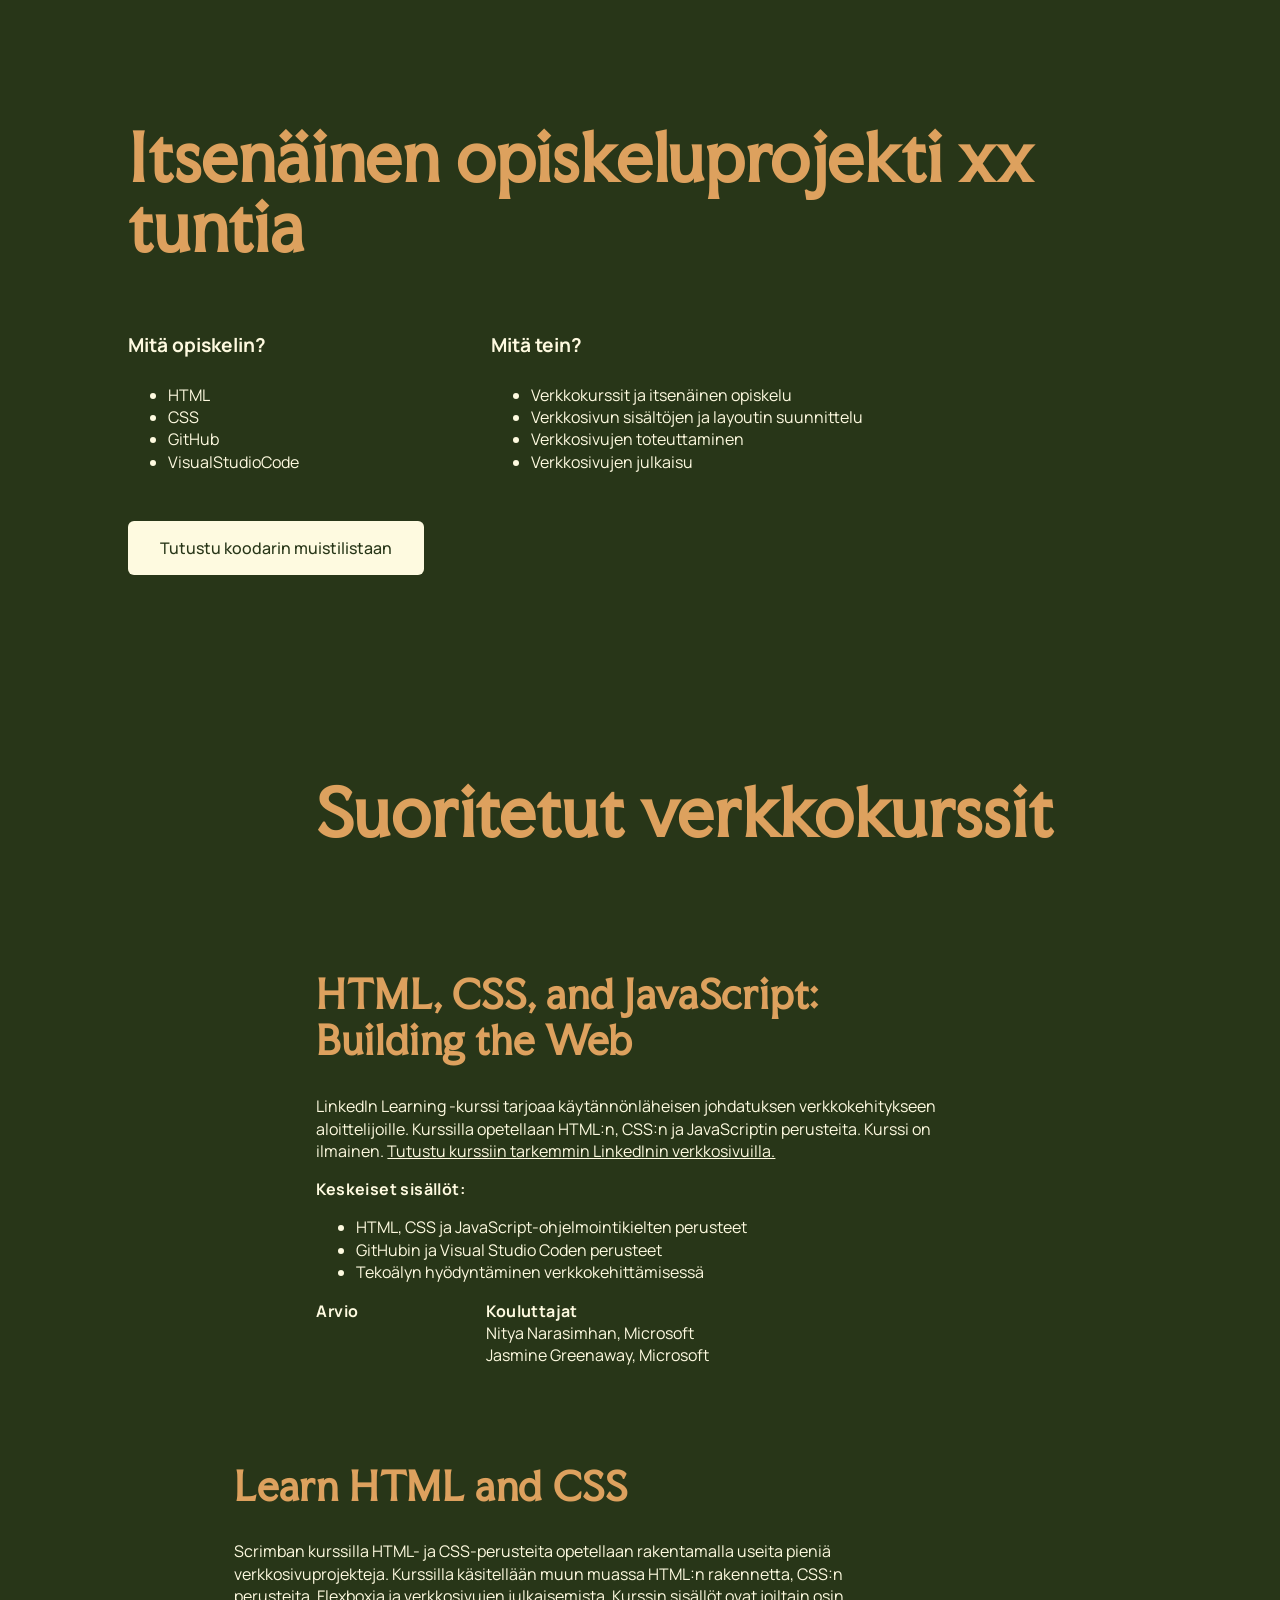
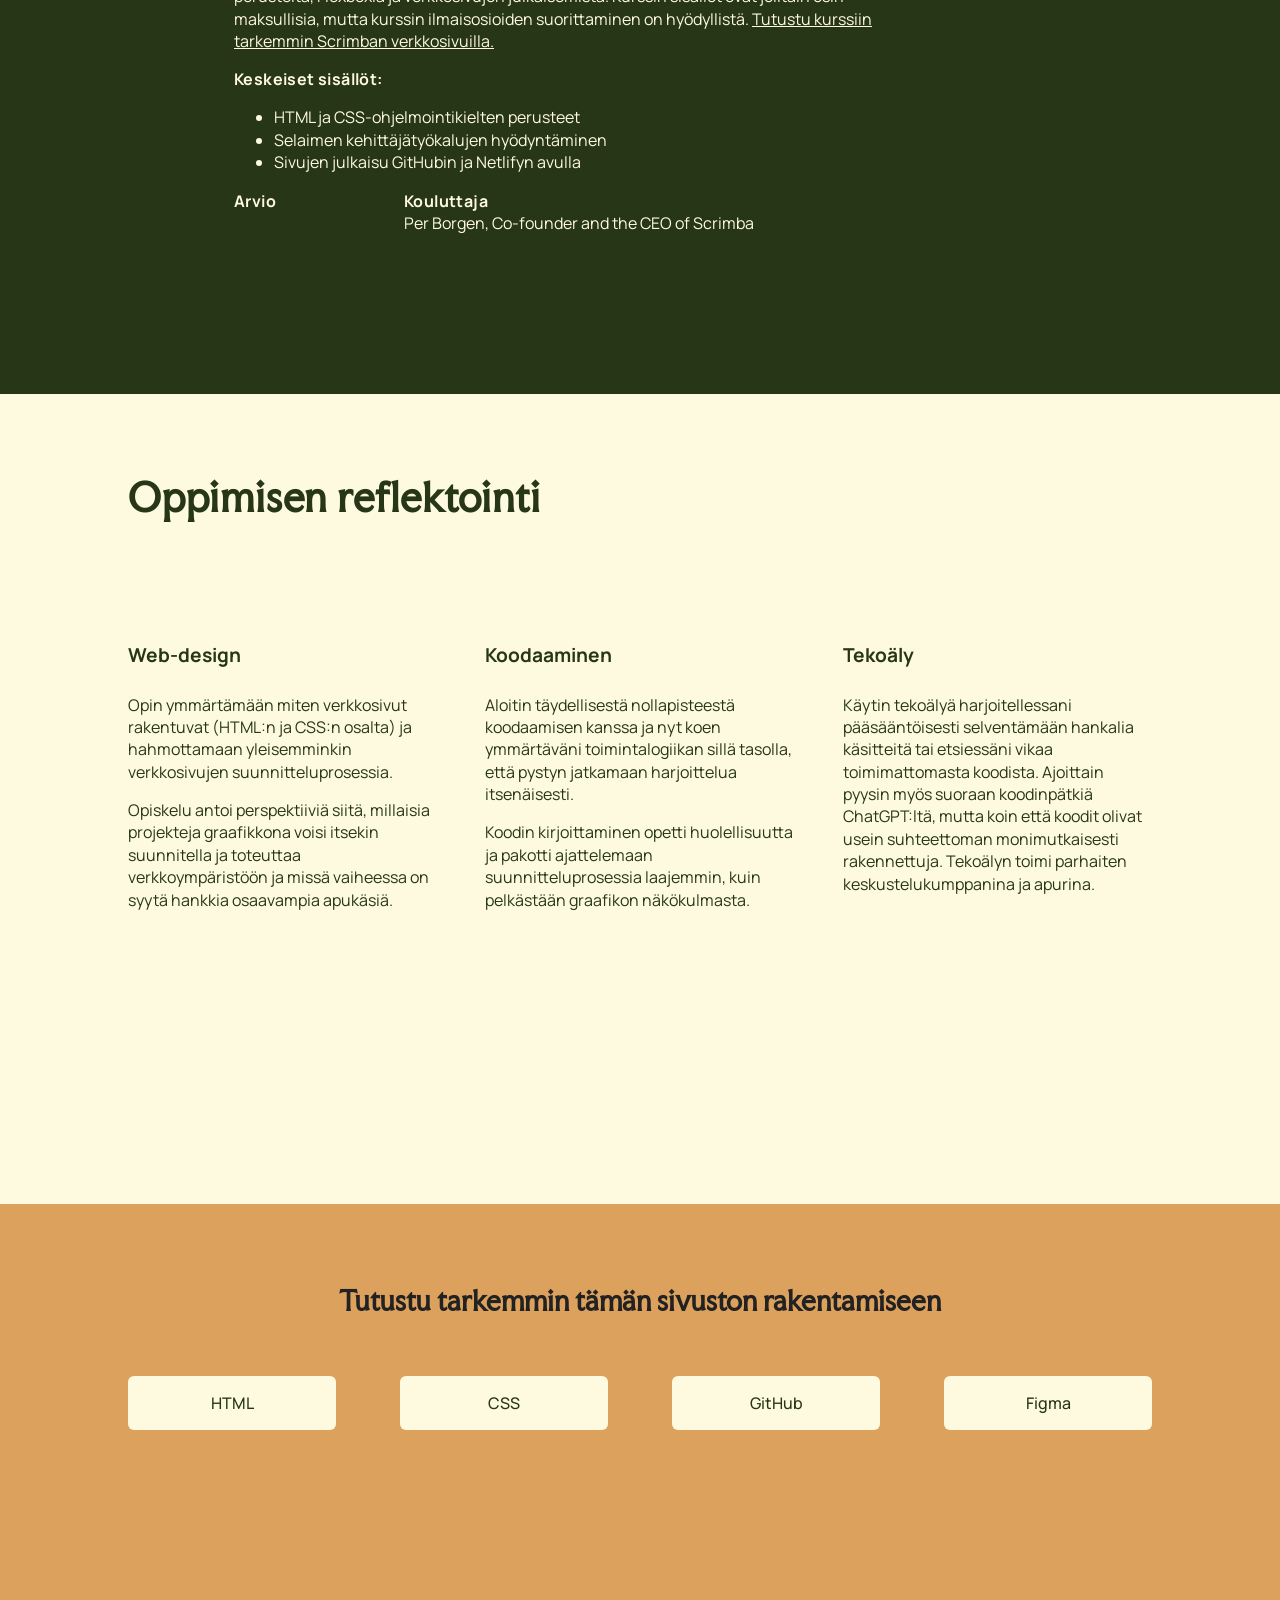
==== index.html @ 1049ec16 "Paranneltu etusivun layouttia" ====
<!DOCTYPE html>
<html lang="fi">

<head>
    <title>HTML & CSS opiskeluprojekti</title>

    <meta charset="UTF-8">
    <meta name="author" content="Matias Tenhu">
    <meta name="description" content="HTML- ja CSS-opiskeluprojekti">
    <meta name="keywords" content="HTML, CSS, opiskeluprojekti">
    <meta name="viewport" content="width=device-width, initial-scale=1.0">

    <link rel="preconnect" href="https://fonts.googleapis.com">
    <link rel="preconnect" href="https://fonts.gstatic.com" crossorigin>
    <link href="https://fonts.googleapis.com/css2?family=Faculty+Glyphic&display=swap" rel="stylesheet">

    <link rel="preconnect" href="https://fonts.googleapis.com">
    <link rel="preconnect" href="https://fonts.gstatic.com" crossorigin>
    <link href="https://fonts.googleapis.com/css2?family=Manrope:wght@200..800&display=swap" rel="stylesheet">
    
    <link rel="stylesheet" href="style.css">
</head>

<body>

    <header id="container-header">
        <H1>Itsenäinen opiskeluprojekti xx tuntia</H1>
        <div class="header-columns">
            <div>
                <h4>Mitä opiskelin?</h4>
                <ul>
                    <li>HTML</li>
                    <li>CSS</li>
                    <li>GitHub</li>
                    <li>VisualStudioCode</li>
                </ul>
            </div>
            <div>
                <h4>Mitä tein?</h4>
                <ul>
                    <li>Verkkokurssit ja itsenäinen opiskelu</li>
                    <li>Verkkosivun sisältöjen ja layoutin suunnittelu</li>
                    <li>Verkkosivujen toteuttaminen</li>
                    <li>Verkkosivujen julkaisu</li>
                </ul>
            </div>
        </div>
        <a href="subpage.html">Tutustu koodarin muistilistaan</a>
    </header>

    <main id="container-main">
        <h1>Suoritetut verkkokurssit</h1>

        <section class="margin-course1 section-course">
            <h2>HTML, CSS, and JavaScript: <br>Building the Web</h2>
            <p>LinkedIn Learning -kurssi tarjoaa käytännönläheisen johdatuksen verkkokehitykseen aloittelijoille.
                Kurssilla
                opetellaan HTML:n, CSS:n ja JavaScriptin perusteita. Kurssi on ilmainen. <span><a
                        href="https://www.linkedin.com/learning/html-css-and-javascript-building-the-web"
                        target="_blank">Tutustu kurssiin tarkemmin LinkedInin verkkosivuilla.</a></span></p>
            <strong>Keskeiset sisällöt:</strong>
            <ul>
                <li>HTML, CSS ja JavaScript-ohjelmointikielten perusteet</li>
                <li>GitHubin ja Visual Studio Coden perusteet</li>
                <li>Tekoälyn hyödyntäminen verkkokehittämisessä</li>
            </ul>
            <div class="two-columns">
                <div>
                    <strong>Arvio</strong>
                </div>
                <div>
                    <p><strong>Kouluttajat</strong><br>
                        Nitya Narasimhan, Microsoft<br>
                        Jasmine Greenaway, Microsoft</p>
                </div>
            </div>
        </section>

        <section class="margin-course2 section-course">
            <h2>Learn HTML and CSS</h2>
            <p>Scrimban kurssilla HTML- ja CSS-perusteita opetellaan rakentamalla useita pieniä verkkosivuprojekteja.
                Kurssilla käsitellään muun muassa HTML:n rakennetta, CSS:n perusteita, Flexboxia ja verkkosivujen
                julkaisemista. Kurssin sisällöt ovat joiltain osin maksullisia, mutta kurssin ilmaisosioiden
                suorittaminen on hyödyllistä. <span><a href="https://scrimba.com/learn-html-and-css-c0p"
                        target="_blank">Tutustu kurssiin tarkemmin Scrimban verkkosivuilla.</a></span></p>
            <strong>Keskeiset sisällöt:</strong>
            <ul>
                <li>HTML ja CSS-ohjelmointikielten perusteet</li>
                <li>Selaimen kehittäjätyökalujen hyödyntäminen</li>
                <li>Sivujen julkaisu GitHubin ja Netlifyn avulla</li>
            </ul>
            <div class="two-columns">
                <div>
                    <strong>Arvio</strong>
                </div>
                <div>
                    <p><strong>Kouluttaja</strong><br>
                    Per Borgen, Co-founder and the CEO of Scrimba</p>
                </div>
            </div>
        </section>
    </main>

    <section class="section-reflection">
        <h2>Oppimisen reflektointi</h2>
        <div class="three-columns">
            <div>
                <h4>Web-design</h4>
                <p>Opin ymmärtämään miten verkkosivut rakentuvat (HTML:n ja CSS:n osalta) ja hahmottamaan yleisemminkin
                    verkkosivujen suunnitteluprosessia.</p>
                <p>Opiskelu antoi perspektiiviä siitä, millaisia projekteja graafikkona voisi itsekin suunnitella ja
                    toteuttaa verkkoympäristöön ja missä vaiheessa on syytä hankkia osaavampia apukäsiä.</p>
            </div>
            <div>
                <h4>Koodaaminen</h4>
                <p>Aloitin täydellisestä nollapisteestä koodaamisen kanssa ja nyt koen ymmärtäväni toimintalogiikan
                    sillä tasolla, että pystyn jatkamaan harjoittelua itsenäisesti. </p>
                <p>Koodin kirjoittaminen opetti huolellisuutta ja pakotti ajattelemaan suunnitteluprosessia laajemmin,
                    kuin pelkästään graafikon näkökulmasta.</p>
            </div>
            <div>
                <h4>Tekoäly</h4>
                <p>Käytin tekoälyä harjoitellessani pääsääntöisesti selventämään hankalia käsitteitä tai etsiessäni
                    vikaa toimimattomasta koodista. Ajoittain pyysin myös suoraan koodinpätkiä ChatGPT:ltä, mutta koin
                    että koodit olivat usein suhteettoman monimutkaisesti rakennettuja. Tekoälyn toimi parhaiten
                    keskustelukumppanina ja apurina.</p>
            </div>
        </div>
    </section>

    <footer class="footer">
        <h3>Tutustu tarkemmin tämän sivuston rakentamiseen</h3>
        <div class="container-buttons">
           <a href="...">HTML</a>
           <a href="...">CSS</a>
           <a href="...">GitHub</a>
           <a href="...">Figma</a>
        </div>
    </footer>

</body>

</html>
---- style.css ----
/* #region body */
* {
  box-sizing: border-box;
}

html {
  scroll-behavior: smooth;
}

body {
  margin: 0;
}

p, li {
  font-family: "Manrope", sans-serif;
  font-size: 1rem;
  line-height: 1.4;
  max-width: 65ch;

}

h1 {
  font-family: "Faculty Glyphic", sans-serif;
  font-size: clamp(2.5rem, 5vw, 4rem);
  letter-spacing: 0.8px;
  line-height: 1.1;
}

h2 {
  font-family: "Faculty Glyphic", sans-serif;
  font-size: clamp(1.75rem, 3vw, 3rem);
  line-height: 1.2;
  letter-spacing: 0.8px;
}

h3 {
 font-family: "Faculty Glyphic", sans-serif;
 font-size: 1.6rem;
}

h4{
 font-family: "Manrope", sans-serif;
 font-size: 1.2rem;
}

strong {
  font-family: "Manrope", sans-serif;
  letter-spacing: 0.4px;
}

/* #endregion */

/* #region header */

#container-header {
  min-height: 60vh;
  padding: 5rem 10%;
  display: flex;
  flex-direction: column;
  background-color: #283618;
}

.header-columns {
  display: flex;
  flex-direction: row;
  gap: 12rem;
}

#container-header h1 {
  color: #DDA15E;
}

#container-header p, h4, li, strong {
  color: #FEFAE0;
}

#container-header a {
  font-family: "Manrope";
  font-weight: 500;
  background-color: #FEFAE0;
  border-radius: 6px;
  padding: 16px 32px;
  width:fit-content;
  justify-content: center;
  align-items: center;
  margin-top: 2rem;
}

#container-header a:link{
color:#283618;
text-decoration: none;
}

#container-header a:visited{
  color:#606C38;
  text-decoration: none;
}

#container-header a:hover{
  color:#DDA15E;
  text-decoration: none;
}

#container-header a:active{
  color:#BC6C25;
  text-decoration: none;
}

/* #endregion */

/* #region main */

#container-main {
  min-height: 100vh;
  padding: 5rem 10% 10rem 10%;
  display: flex;
  flex-direction: column;
  background-color: #283618;
}

#container-main h1 {
  margin-left: 18.40%;
  color: #DDA15E;
}

.section-course h2 {
  color: #DDA15E;
}

.section-course p, strong, li, a {
  color: #FEFAE0;
}

.margin-course1 {
  margin-left: 18.40%;
  margin-top: 3rem;
}

.margin-course2 {
  margin-left: 10.35%;
    margin-top: 4rem;
}

.two-columns {
  display: flex;
  flex-direction: row;
  gap: 8rem;
  ;
}

.two-columns p {
  margin: 0;
}

a:link {
  color: #FEFAE0;
  text-decoration: underline;
}

a:visited {
  color: #606C38;
  text-decoration: underline;
}

a:hover {
  color: #DDA15E;
  text-decoration: underline;
}

a:active {
  color: #BC6C25;
  text-decoration: underline;
}
/* #endregion */

/* #region reflection */

.section-reflection {
  min-height: 90vh;
  padding: 5rem 10%;
  color: #283618;
  background-color: #FEFAE0;
}

.three-columns {
  display: grid;
  grid-template-columns: repeat(3, 1fr);
  gap: 3rem;
  margin-top: 6rem;
}

.section-reflection h2 {
  margin-top: 0;
}

.section-reflection h4 {
    color: #283618;
  }

/* #endregion */

/* #region footer */
.footer {
  min-height: 55vh;
  padding: 5rem 10%;
  text-align: center;
  background-color: #DDA15E;

  display: flex;
  flex-direction: column;
  gap: 2rem;
}

.footer h3 {
  margin-top: 0;
  color: #222;
}

.container-buttons {
  display: flex;
  justify-content: center;
  gap: 4rem;
}

.container-buttons a {
  display: flex;
  padding: 16px 32px;
  justify-content: center;
  align-items: center;
  gap: 8px;
  flex: 1 0 0;
  background-color: #FEFAE0;
  font-family: "Manrope";
  font-weight: 500;
  border-radius: 6px;
}

.container-buttons a:link {
  color: #283618;
  text-decoration: none;
}

.container-buttons a:visited {
  color: #283618;
  text-decoration: none;
}

.container-buttons a:hover {
  color: red;
  text-decoration: none;
}

.container-buttons a:active {
  color: #283618;
  text-decoration: none;
}

/* #endregion */
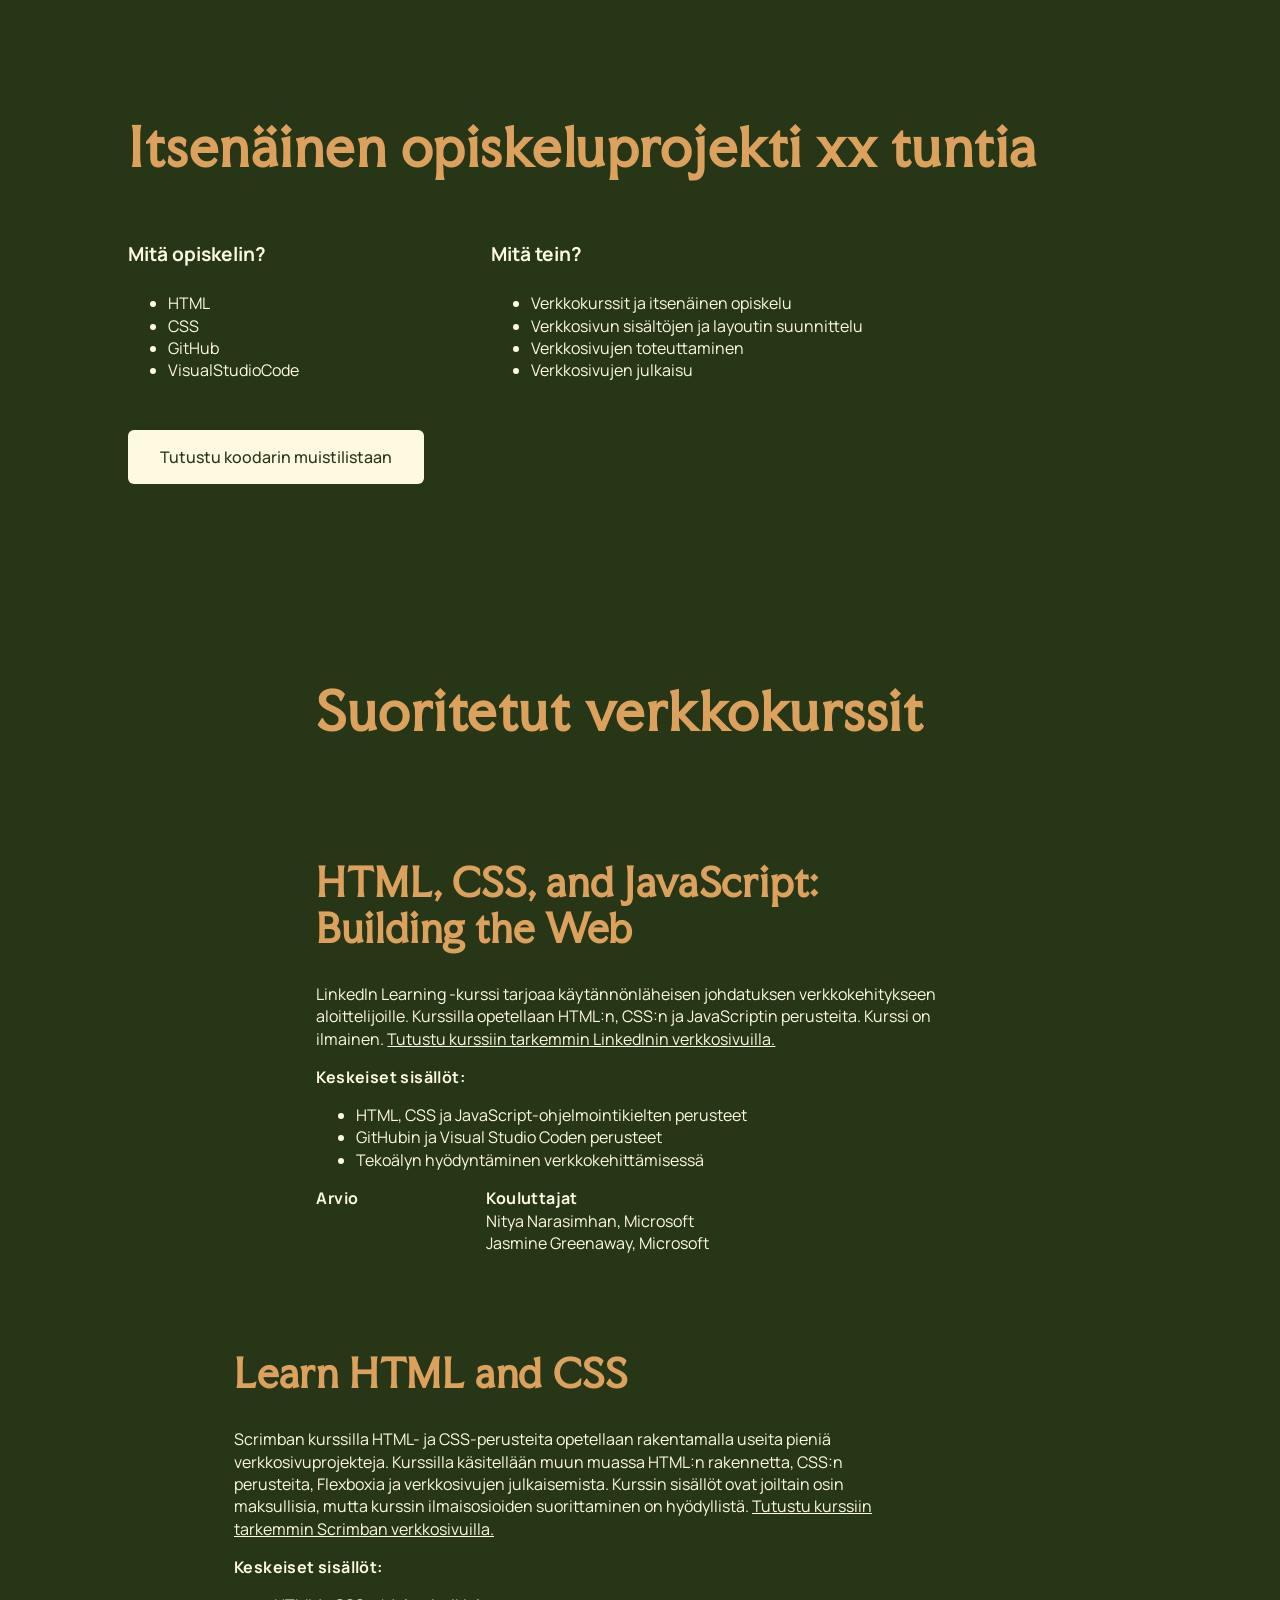
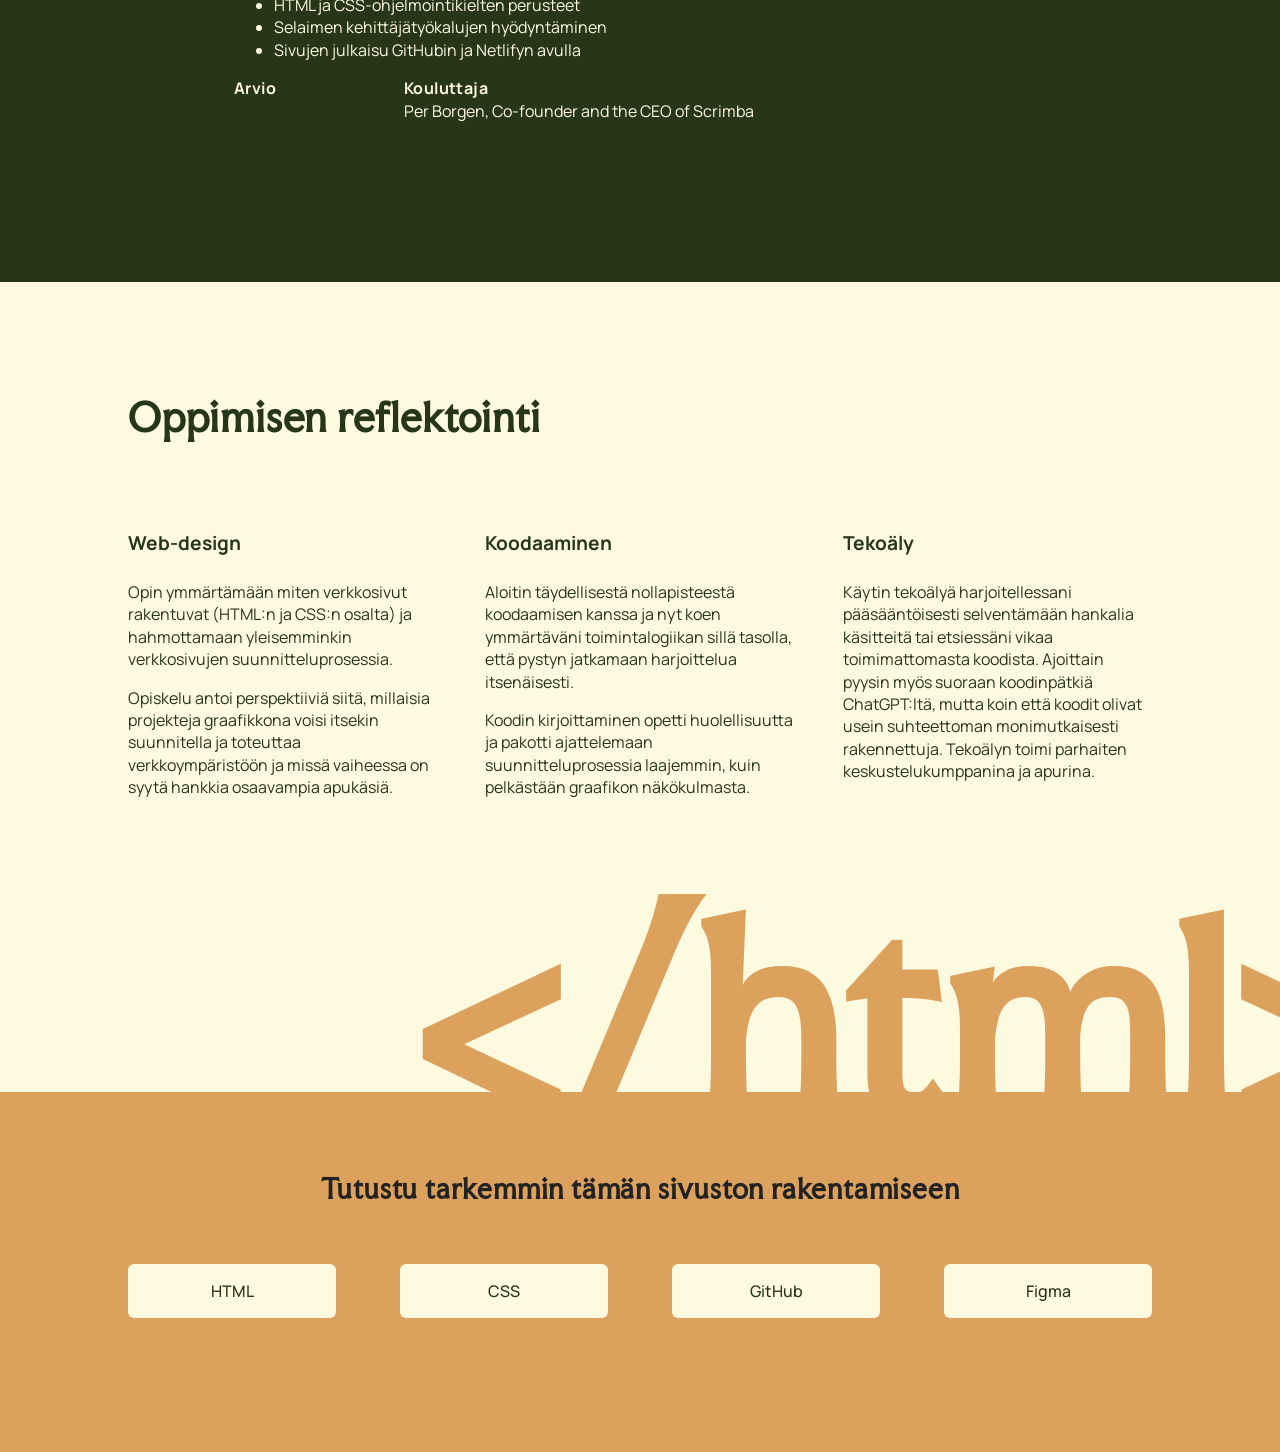
==== commit f8fb8b84: "Jatkettu CSS molempien sivujen osalta" ====
--- a/index.html
+++ b/index.html
@@ -23,7 +23,7 @@
 
 <body>
 
-    <header id="container-header">
+    <header class="container-header">
         <H1>Itsenäinen opiskeluprojekti xx tuntia</H1>
         <div class="header-columns">
             <div>
@@ -48,7 +48,7 @@
         <a href="subpage.html">Tutustu koodarin muistilistaan</a>
     </header>
 
-    <main id="container-main">
+    <main class="container-main">
         <h1>Suoritetut verkkokurssit</h1>
 
         <section class="margin-course1 section-course">
--- a/style.css
+++ b/style.css
@@ -1,3 +1,5 @@
+/* #region MAINPAGE */
+
 /* #region body */
 * {
   box-sizing: border-box;
@@ -21,14 +23,14 @@
 
 h1 {
   font-family: "Faculty Glyphic", sans-serif;
-  font-size: clamp(2.5rem, 5vw, 4rem);
-  letter-spacing: 0.8px;
-  line-height: 1.1;
+  font-size: clamp(2.5rem, 4vw, 3.5rem);
+  letter-spacing: 1.5px;
+  line-height: 1.3;
 }
 
 h2 {
   font-family: "Faculty Glyphic", sans-serif;
-  font-size: clamp(1.75rem, 3vw, 3rem);
+  font-size: clamp(1.75rem, 3vw, 2.5rem);
   line-height: 1.2;
   letter-spacing: 0.8px;
 }
@@ -36,6 +38,7 @@
 h3 {
  font-family: "Faculty Glyphic", sans-serif;
  font-size: 1.6rem;
+  letter-spacing: 0.8px;
 }
 
 h4{
@@ -52,7 +55,7 @@
 
 /* #region header */
 
-#container-header {
+.container-header {
   min-height: 60vh;
   padding: 5rem 10%;
   display: flex;
@@ -66,15 +69,18 @@
   gap: 12rem;
 }
 
-#container-header h1 {
+.container-header h1 {
   color: #DDA15E;
 }
 
-#container-header p, h4, li, strong {
+.container-header p, 
+.container-header h4, 
+.container-header li, 
+.container-header strong {
   color: #FEFAE0;
 }
 
-#container-header a {
+.container-header a {
   font-family: "Manrope";
   font-weight: 500;
   background-color: #FEFAE0;
@@ -86,22 +92,22 @@
   margin-top: 2rem;
 }
 
-#container-header a:link{
+.container-header a:link{
 color:#283618;
 text-decoration: none;
 }
 
-#container-header a:visited{
+.container-header a:visited{
   color:#606C38;
   text-decoration: none;
 }
 
-#container-header a:hover{
+.container-header a:hover{
   color:#DDA15E;
   text-decoration: none;
 }
 
-#container-header a:active{
+.container-header a:active{
   color:#BC6C25;
   text-decoration: none;
 }
@@ -110,15 +116,14 @@
 
 /* #region main */
 
-#container-main {
-  min-height: 100vh;
-  padding: 5rem 10% 10rem 10%;
+.container-main {
+  padding: 5rem 10% 10rem;
   display: flex;
   flex-direction: column;
   background-color: #283618;
 }
 
-#container-main h1 {
+.container-main h1 {
   margin-left: 18.40%;
   color: #DDA15E;
 }
@@ -138,14 +143,13 @@
 
 .margin-course2 {
   margin-left: 10.35%;
-    margin-top: 4rem;
+  margin-top: 4rem;
 }
 
 .two-columns {
   display: flex;
   flex-direction: row;
   gap: 8rem;
-  ;
 }
 
 .two-columns p {
@@ -171,6 +175,8 @@
   color: #BC6C25;
   text-decoration: underline;
 }
+
+
 /* #endregion */
 
 /* #region reflection */
@@ -180,17 +186,46 @@
   padding: 5rem 10%;
   color: #283618;
   background-color: #FEFAE0;
+
+  /* HTML-elementin ankkurointi */
+  position: relative;
+  overflow: hidden;
+}
+
+.section-reflection::before {
+    content: "</html>";
+    position: absolute;
+    
+    /* sijainti */
+    right: -6rem;
+    bottom: -6rem;
+
+    /* koko */
+    font-size: clamp(8rem, 20vw, 20rem);
+    font-weight: 700;
+    
+    /* ulkoasu */
+    color:#DDA15E;
+    font-family: "Faculty Glyphic";
+    
+    /* ei vaikuta sisältöön */
+    pointer-events: none;
+    user-select: none;
+    
+    /* estää koristeen vaikuttamasta layoutiin */
+    z-index: 0;
+}
+
+.section-reflection > * {
+    position: relative;
+    z-index: 1;
 }
 
 .three-columns {
   display: grid;
   grid-template-columns: repeat(3, 1fr);
   gap: 3rem;
-  margin-top: 6rem;
-}
-
-.section-reflection h2 {
-  margin-top: 0;
+  margin-top: 4rem;
 }
 
 .section-reflection h4 {
@@ -200,8 +235,9 @@
 /* #endregion */
 
 /* #region footer */
+
 .footer {
-  min-height: 55vh;
+  min-height: 40vh;
   padding: 5rem 10%;
   text-align: center;
   background-color: #DDA15E;
@@ -255,4 +291,191 @@
   text-decoration: none;
 }
 
+/* #endregion */
+
+/* #endregion */
+
+
+/* #region SUBPAGE */
+
+/* #region body */
+
+.body-subpage {
+background-color: #283618;
+}
+
+.body-subpage h1, 
+.body-subpage h2, 
+.body-subpage h3 {
+  color:#DDA15E
+}
+
+.body-subpage h4 {
+  color:#FEFAE0;
+}
+
+.body-subpage p {
+  color: #FEFAE0;
+}
+
+.body-subpage th {
+ font-family: "Manrope";
+  font-weight: 600;
+  color:#FEFAE0;
+}
+
+.body-subpage td {
+  font-family: "Manrope";
+  font-weight: 300;
+  color:#222;
+}
+
+
+/* #endregion */
+
+/* #region header */
+
+.header-subpage {
+  display: flex;
+  flex-direction: column;
+  min-height: 20vh;
+  padding: 3rem 10%;
+}
+
+
+.header-subpage a {
+  font-family: "Manrope";
+  font-weight: 500;
+  background-color: #FEFAE0;
+  border-radius: 6px;
+  padding: 16px 32px;
+  width:fit-content;
+  justify-content: center;
+  align-items: center;
+  margin-top: 2rem;
+}
+
+.header-subpage a:link{
+color:#283618;
+text-decoration: none;
+}
+
+.header-subpage a:visited{
+  color:#606C38;
+  text-decoration: none;
+}
+
+.header-subpage a:hover{
+  color:#DDA15E;
+  text-decoration: none;
+}
+
+.header-subpage a:active{
+  color:#BC6C25;
+  text-decoration: none;
+}
+
+/* #endregion */
+
+/* #region useful links */
+
+.links-subpage{
+  display: flex;
+  flex-direction: column;
+  gap: 2rem;
+  min-height: 20vh;
+  padding: 3rem 10%;
+}
+
+.container-links-subpage{
+  display: flex;
+  flex-direction: row;
+  gap: 4rem;
+}
+
+.card {
+  display: flex;
+  flex-direction: column;
+  text-align: center;
+  padding: 32px;
+  justify-content: center;
+  align-items: center;
+  gap: 8px;
+  flex: 1;
+  background-color: #FEFAE0;
+  font-family: "Manrope";
+  font-weight: 500;
+  border-radius: 6px;
+}
+
+.card a {
+  font-size: larger;
+}
+
+.card p {
+  color:#222222;
+}
+
+/* #endregion */
+
+/* #region main */
+
+.main-subpage {
+  margin-bottom:5vw;
+}
+
+.container-table-section {
+  display: flex;
+  flex-direction: column;
+  gap: 4rem;
+  min-height: 20vh;
+  padding: 3rem 10%;
+}
+
+.container-table-section h2 {
+  margin-bottom: 0rem;
+}
+
+.container-table-plus-aside{
+  display: flex;
+  flex-direction: row;
+  gap: 4rem;
+}
+
+aside{
+  max-width: 40ch;
+  flex: 1
+}
+
+table{
+  border-collapse: collapse;
+  background-color: #FEFAE0;
+  width: 100%;
+  flex: 2
+
+}
+th, td{
+  border: 1px solid #222222;
+  padding: 0.75rem;
+}
+
+th{
+   background-color: #606C38;
+}
+
+tr{
+  background-color: #FEFAE0;
+}
+
+.visually-hidden {
+  position: absolute;
+  width: 1px;
+  height: 1px;
+  overflow: hidden;
+  clip-path: inset(50%);
+  white-space: nowrap;
+}
+
+/* #endregion */
+
 /* #endregion */
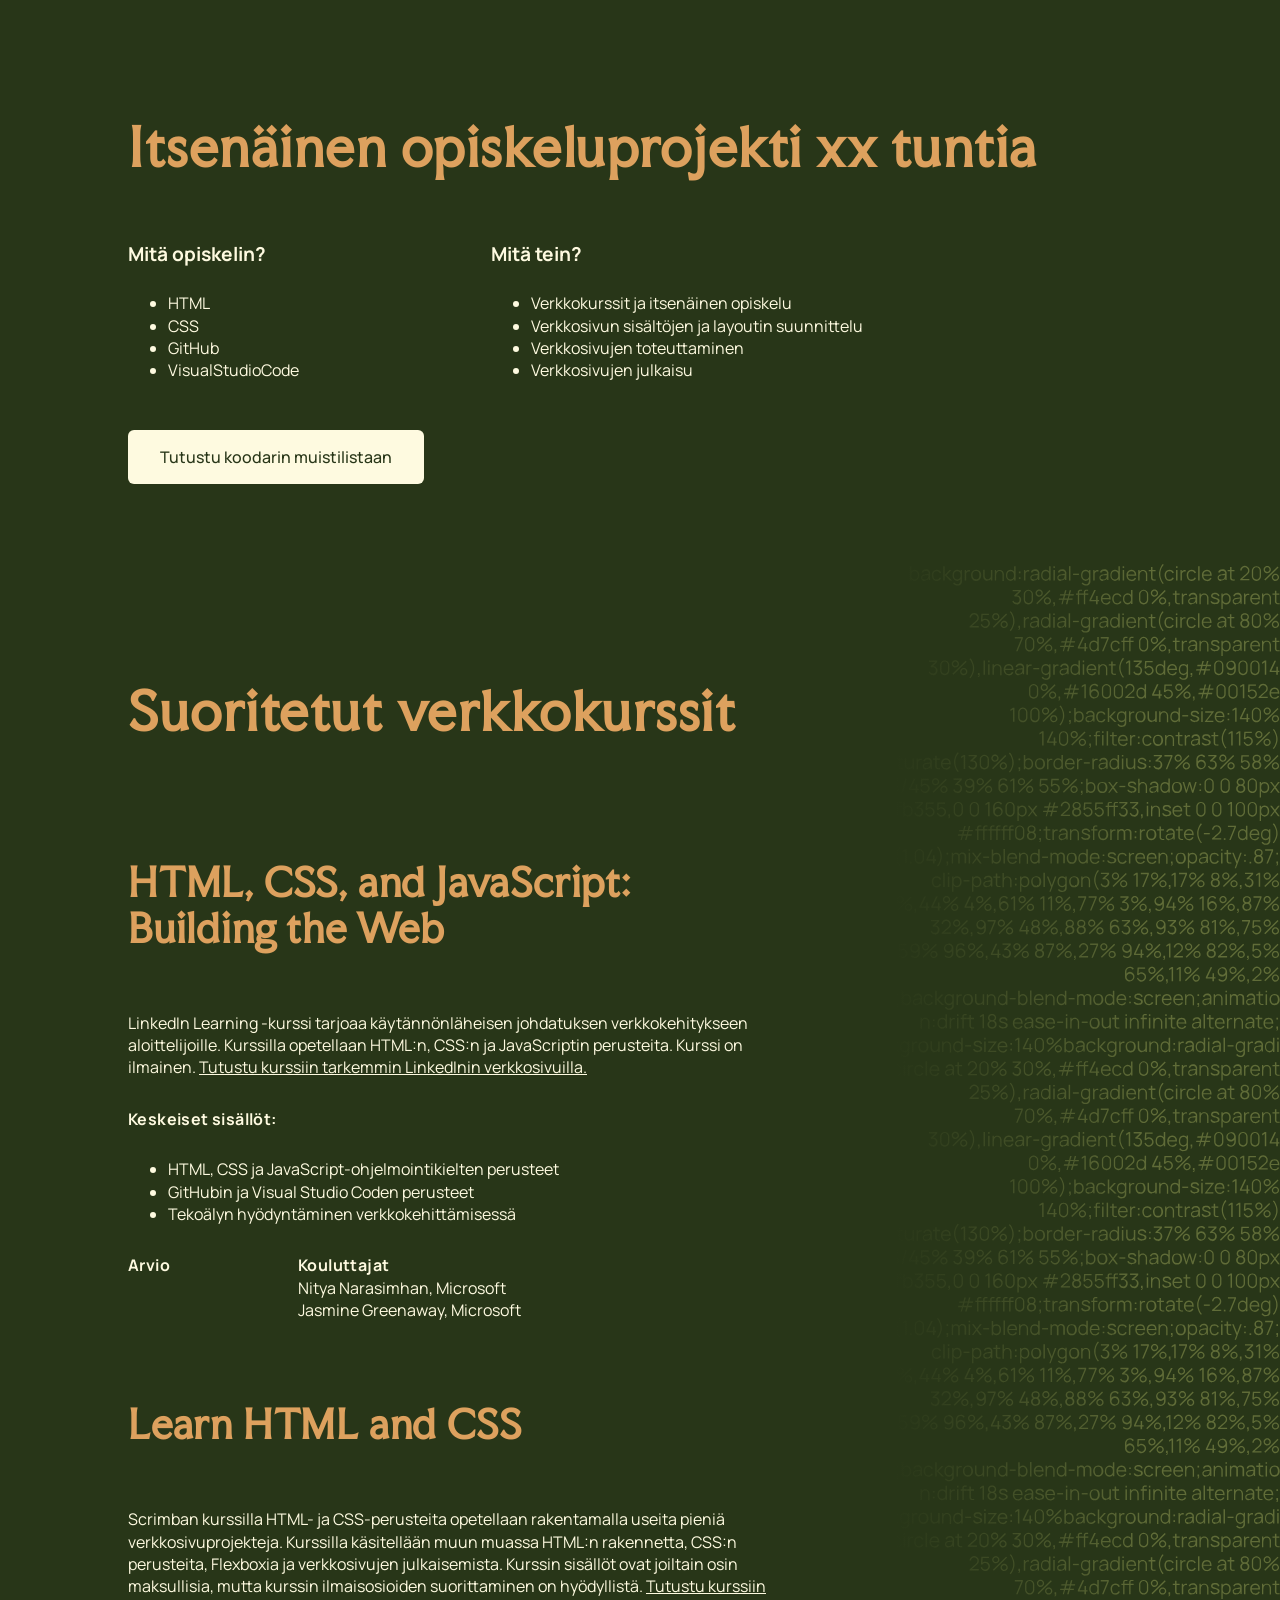
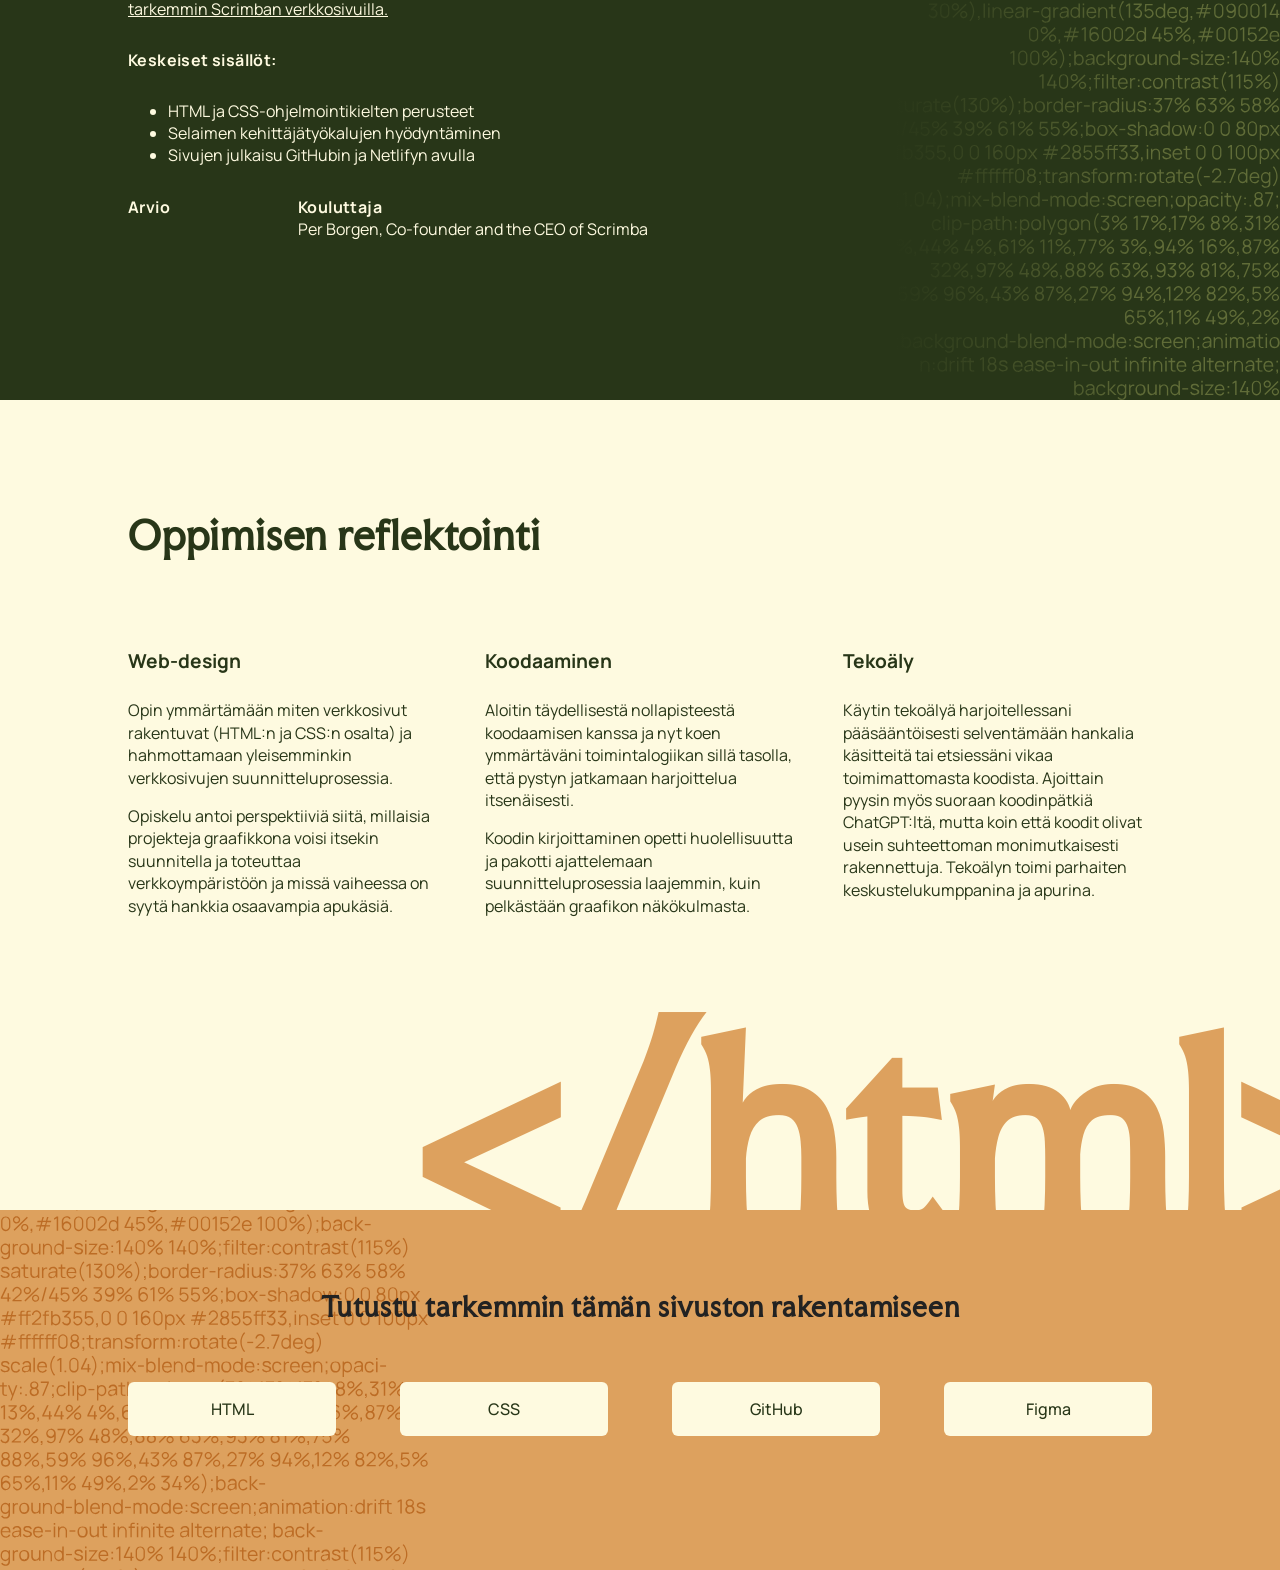
==== commit 27b7e0f8: "Lisätty koristeluita" ====
--- a/index.html
+++ b/index.html
@@ -17,7 +17,7 @@
     <link rel="preconnect" href="https://fonts.googleapis.com">
     <link rel="preconnect" href="https://fonts.gstatic.com" crossorigin>
     <link href="https://fonts.googleapis.com/css2?family=Manrope:wght@200..800&display=swap" rel="stylesheet">
-    
+
     <link rel="stylesheet" href="style.css">
 </head>
 
@@ -49,11 +49,13 @@
     </header>
 
     <main class="container-main">
+        <div class="code-fade"></div>
         <h1>Suoritetut verkkokurssit</h1>
 
-        <section class="margin-course1 section-course">
+        <section class="course-card">
             <h2>HTML, CSS, and JavaScript: <br>Building the Web</h2>
-            <p>LinkedIn Learning -kurssi tarjoaa käytännönläheisen johdatuksen verkkokehitykseen aloittelijoille.
+            <p>LinkedIn Learning -kurssi tarjoaa käytännönläheisen johdatuksen verkkokehitykseen
+                aloittelijoille.
                 Kurssilla
                 opetellaan HTML:n, CSS:n ja JavaScriptin perusteita. Kurssi on ilmainen. <span><a
                         href="https://www.linkedin.com/learning/html-css-and-javascript-building-the-web"
@@ -76,10 +78,12 @@
             </div>
         </section>
 
-        <section class="margin-course2 section-course">
+        <section class="course-card">
             <h2>Learn HTML and CSS</h2>
-            <p>Scrimban kurssilla HTML- ja CSS-perusteita opetellaan rakentamalla useita pieniä verkkosivuprojekteja.
-                Kurssilla käsitellään muun muassa HTML:n rakennetta, CSS:n perusteita, Flexboxia ja verkkosivujen
+            <p>Scrimban kurssilla HTML- ja CSS-perusteita opetellaan rakentamalla useita pieniä
+                verkkosivuprojekteja.
+                Kurssilla käsitellään muun muassa HTML:n rakennetta, CSS:n perusteita, Flexboxia ja
+                verkkosivujen
                 julkaisemista. Kurssin sisällöt ovat joiltain osin maksullisia, mutta kurssin ilmaisosioiden
                 suorittaminen on hyödyllistä. <span><a href="https://scrimba.com/learn-html-and-css-c0p"
                         target="_blank">Tutustu kurssiin tarkemmin Scrimban verkkosivuilla.</a></span></p>
@@ -95,7 +99,7 @@
                 </div>
                 <div>
                     <p><strong>Kouluttaja</strong><br>
-                    Per Borgen, Co-founder and the CEO of Scrimba</p>
+                        Per Borgen, Co-founder and the CEO of Scrimba</p>
                 </div>
             </div>
         </section>
@@ -131,10 +135,10 @@
     <footer class="footer">
         <h3>Tutustu tarkemmin tämän sivuston rakentamiseen</h3>
         <div class="container-buttons">
-           <a href="...">HTML</a>
-           <a href="...">CSS</a>
-           <a href="...">GitHub</a>
-           <a href="...">Figma</a>
+            <a href="...">HTML</a>
+            <a href="...">CSS</a>
+            <a href="...">GitHub</a>
+            <a href="...">Figma</a>
         </div>
     </footer>
 
--- a/style.css
+++ b/style.css
@@ -13,7 +13,8 @@
   margin: 0;
 }
 
-p, li {
+p,
+li {
   font-family: "Manrope", sans-serif;
   font-size: 1rem;
   line-height: 1.4;
@@ -36,14 +37,14 @@
 }
 
 h3 {
- font-family: "Faculty Glyphic", sans-serif;
- font-size: 1.6rem;
+  font-family: "Faculty Glyphic", sans-serif;
+  font-size: 1.6rem;
   letter-spacing: 0.8px;
 }
 
-h4{
- font-family: "Manrope", sans-serif;
- font-size: 1.2rem;
+h4 {
+  font-family: "Manrope", sans-serif;
+  font-size: 1.2rem;
 }
 
 strong {
@@ -73,9 +74,9 @@
   color: #DDA15E;
 }
 
-.container-header p, 
-.container-header h4, 
-.container-header li, 
+.container-header p,
+.container-header h4,
+.container-header li,
 .container-header strong {
   color: #FEFAE0;
 }
@@ -86,29 +87,29 @@
   background-color: #FEFAE0;
   border-radius: 6px;
   padding: 16px 32px;
-  width:fit-content;
+  width: fit-content;
   justify-content: center;
   align-items: center;
   margin-top: 2rem;
 }
 
-.container-header a:link{
-color:#283618;
-text-decoration: none;
-}
-
-.container-header a:visited{
-  color:#606C38;
-  text-decoration: none;
-}
-
-.container-header a:hover{
-  color:#DDA15E;
-  text-decoration: none;
-}
-
-.container-header a:active{
-  color:#BC6C25;
+.container-header a:link {
+  color: #283618;
+  text-decoration: none;
+}
+
+.container-header a:visited {
+  color: #606C38;
+  text-decoration: none;
+}
+
+.container-header a:hover {
+  color: #DDA15E;
+  text-decoration: none;
+}
+
+.container-header a:active {
+  color: #BC6C25;
   text-decoration: none;
 }
 
@@ -120,30 +121,55 @@
   padding: 5rem 10% 10rem;
   display: flex;
   flex-direction: column;
+  gap: 3rem;
+
   background-color: #283618;
+  position: relative;
+
+  background-image: url("images/code-decoration.svg");
+  background-repeat: no-repeat;
+  background-position: right center;
+  background-size: auto 100%;
+}
+
+.code-fade {
+    position: absolute;
+    inset: 0;
+    background: linear-gradient(
+        to right,
+        #283618 0%,
+        #283618 70%,
+        rgba(40, 54, 24, 0) 90%
+      );
+    pointer-events: none;
+}
+
+.container-main h1,
+.container-main .course-card {
+    position: relative;
+    z-index: 1;
 }
 
 .container-main h1 {
-  margin-left: 18.40%;
-  color: #DDA15E;
-}
-
-.section-course h2 {
-  color: #DDA15E;
-}
-
-.section-course p, strong, li, a {
+  color: #DDA15E;
+}
+
+.course-card {
+  display: flex;
+  flex-direction: column;
+  gap: 0.8rem;
+  max-width: clamp(40ch, 80ch, 180ch);
+}
+
+.course-card h2 {
+  color: #DDA15E;
+}
+
+.course-card p,
+.course-card strong,
+.course-card li,
+.course-card a {
   color: #FEFAE0;
-}
-
-.margin-course1 {
-  margin-left: 18.40%;
-  margin-top: 3rem;
-}
-
-.margin-course2 {
-  margin-left: 10.35%;
-  margin-top: 4rem;
 }
 
 .two-columns {
@@ -193,32 +219,32 @@
 }
 
 .section-reflection::before {
-    content: "</html>";
-    position: absolute;
-    
-    /* sijainti */
-    right: -6rem;
-    bottom: -6rem;
-
-    /* koko */
-    font-size: clamp(8rem, 20vw, 20rem);
-    font-weight: 700;
-    
-    /* ulkoasu */
-    color:#DDA15E;
-    font-family: "Faculty Glyphic";
-    
-    /* ei vaikuta sisältöön */
-    pointer-events: none;
-    user-select: none;
-    
-    /* estää koristeen vaikuttamasta layoutiin */
-    z-index: 0;
-}
-
-.section-reflection > * {
-    position: relative;
-    z-index: 1;
+  content: "</html>";
+  position: absolute;
+
+  /* sijainti */
+  right: -6rem;
+  bottom: -6rem;
+
+  /* koko */
+  font-size: clamp(8rem, 20vw, 20rem);
+  font-weight: 700;
+
+  /* ulkoasu */
+  color: #DDA15E;
+  font-family: "Faculty Glyphic";
+
+  /* ei vaikuta sisältöön */
+  pointer-events: none;
+  user-select: none;
+
+  /* estää koristeen vaikuttamasta layoutiin */
+  z-index: 0;
+}
+
+.section-reflection>* {
+  position: relative;
+  z-index: 1;
 }
 
 .three-columns {
@@ -229,8 +255,8 @@
 }
 
 .section-reflection h4 {
-    color: #283618;
-  }
+  color: #283618;
+}
 
 /* #endregion */
 
@@ -245,6 +271,11 @@
   display: flex;
   flex-direction: column;
   gap: 2rem;
+
+  background-image: url("images/orange-code-decoration.svg");
+  background-repeat: no-repeat;
+  background-position: left center;
+  background-size: auto 150%;
 }
 
 .footer h3 {
@@ -301,33 +332,31 @@
 /* #region body */
 
 .body-subpage {
-background-color: #283618;
-}
-
-.body-subpage h1, 
-.body-subpage h2, 
+  background-color: #283618;
+}
+
+.body-subpage h1,
+.body-subpage h2,
 .body-subpage h3 {
-  color:#DDA15E
-}
-
-.body-subpage h4 {
-  color:#FEFAE0;
-}
-
-.body-subpage p {
+  color: #DDA15E
+}
+
+.body-subpage h4,
+.body-subpage p,
+.body-subpage strong {
   color: #FEFAE0;
 }
 
 .body-subpage th {
- font-family: "Manrope";
+  font-family: "Manrope";
   font-weight: 600;
-  color:#FEFAE0;
+  color: #FEFAE0;
 }
 
 .body-subpage td {
   font-family: "Manrope";
   font-weight: 300;
-  color:#222;
+  color: #222;
 }
 
 
@@ -349,29 +378,29 @@
   background-color: #FEFAE0;
   border-radius: 6px;
   padding: 16px 32px;
-  width:fit-content;
+  width: fit-content;
   justify-content: center;
   align-items: center;
   margin-top: 2rem;
 }
 
-.header-subpage a:link{
-color:#283618;
-text-decoration: none;
-}
-
-.header-subpage a:visited{
-  color:#606C38;
-  text-decoration: none;
-}
-
-.header-subpage a:hover{
-  color:#DDA15E;
-  text-decoration: none;
-}
-
-.header-subpage a:active{
-  color:#BC6C25;
+.header-subpage a:link {
+  color: #283618;
+  text-decoration: none;
+}
+
+.header-subpage a:visited {
+  color: #606C38;
+  text-decoration: none;
+}
+
+.header-subpage a:hover {
+  color: #DDA15E;
+  text-decoration: none;
+}
+
+.header-subpage a:active {
+  color: #BC6C25;
   text-decoration: none;
 }
 
@@ -379,7 +408,7 @@
 
 /* #region useful links */
 
-.links-subpage{
+.links-subpage {
   display: flex;
   flex-direction: column;
   gap: 2rem;
@@ -387,7 +416,7 @@
   padding: 3rem 10%;
 }
 
-.container-links-subpage{
+.container-links-subpage {
   display: flex;
   flex-direction: row;
   gap: 4rem;
@@ -413,7 +442,7 @@
 }
 
 .card p {
-  color:#222222;
+  color: #222222;
 }
 
 /* #endregion */
@@ -421,7 +450,7 @@
 /* #region main */
 
 .main-subpage {
-  margin-bottom:5vw;
+  margin-bottom: 5vw;
 }
 
 .container-table-section {
@@ -436,34 +465,35 @@
   margin-bottom: 0rem;
 }
 
-.container-table-plus-aside{
+.container-table-plus-aside {
   display: flex;
   flex-direction: row;
   gap: 4rem;
 }
 
-aside{
+aside {
   max-width: 40ch;
   flex: 1
 }
 
-table{
+table {
   border-collapse: collapse;
   background-color: #FEFAE0;
   width: 100%;
   flex: 2
-
-}
-th, td{
+}
+
+th,
+td {
   border: 1px solid #222222;
   padding: 0.75rem;
 }
 
-th{
-   background-color: #606C38;
-}
-
-tr{
+th {
+  background-color: #606C38;
+}
+
+tr {
   background-color: #FEFAE0;
 }
 
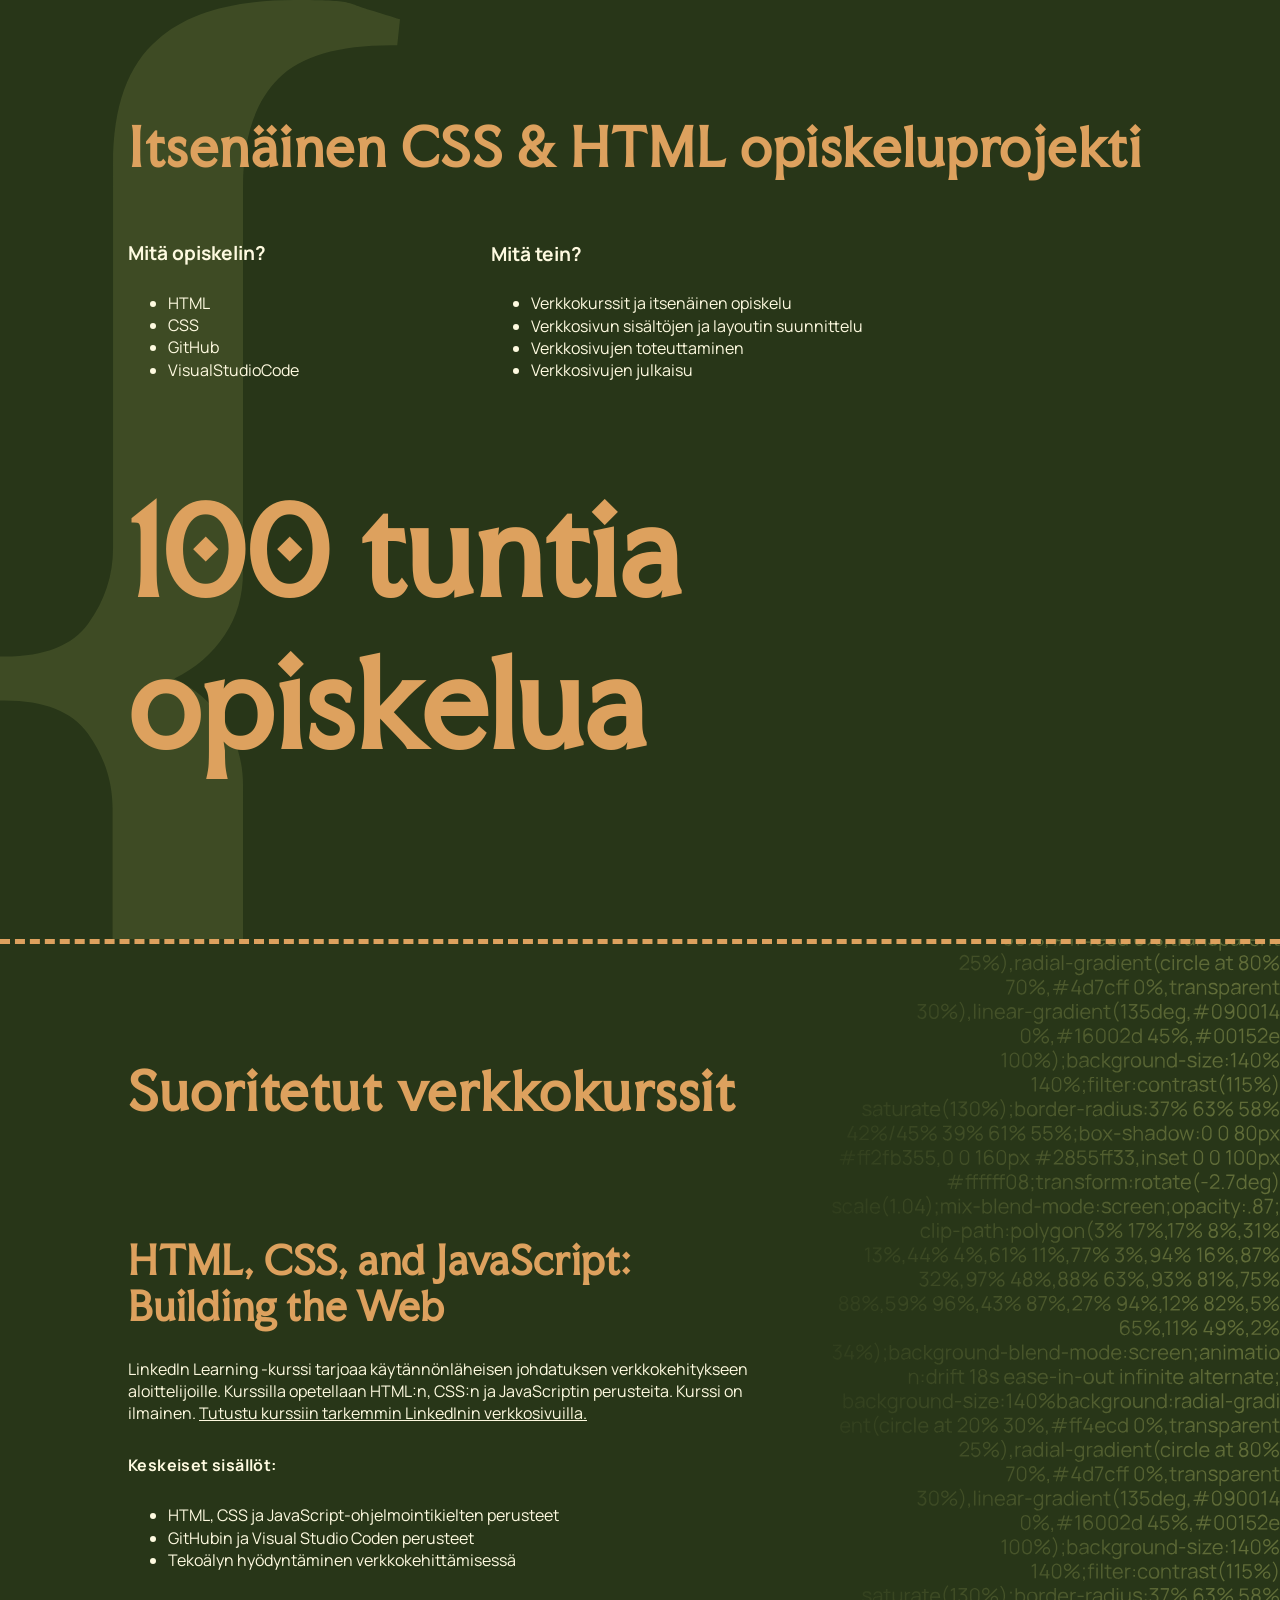
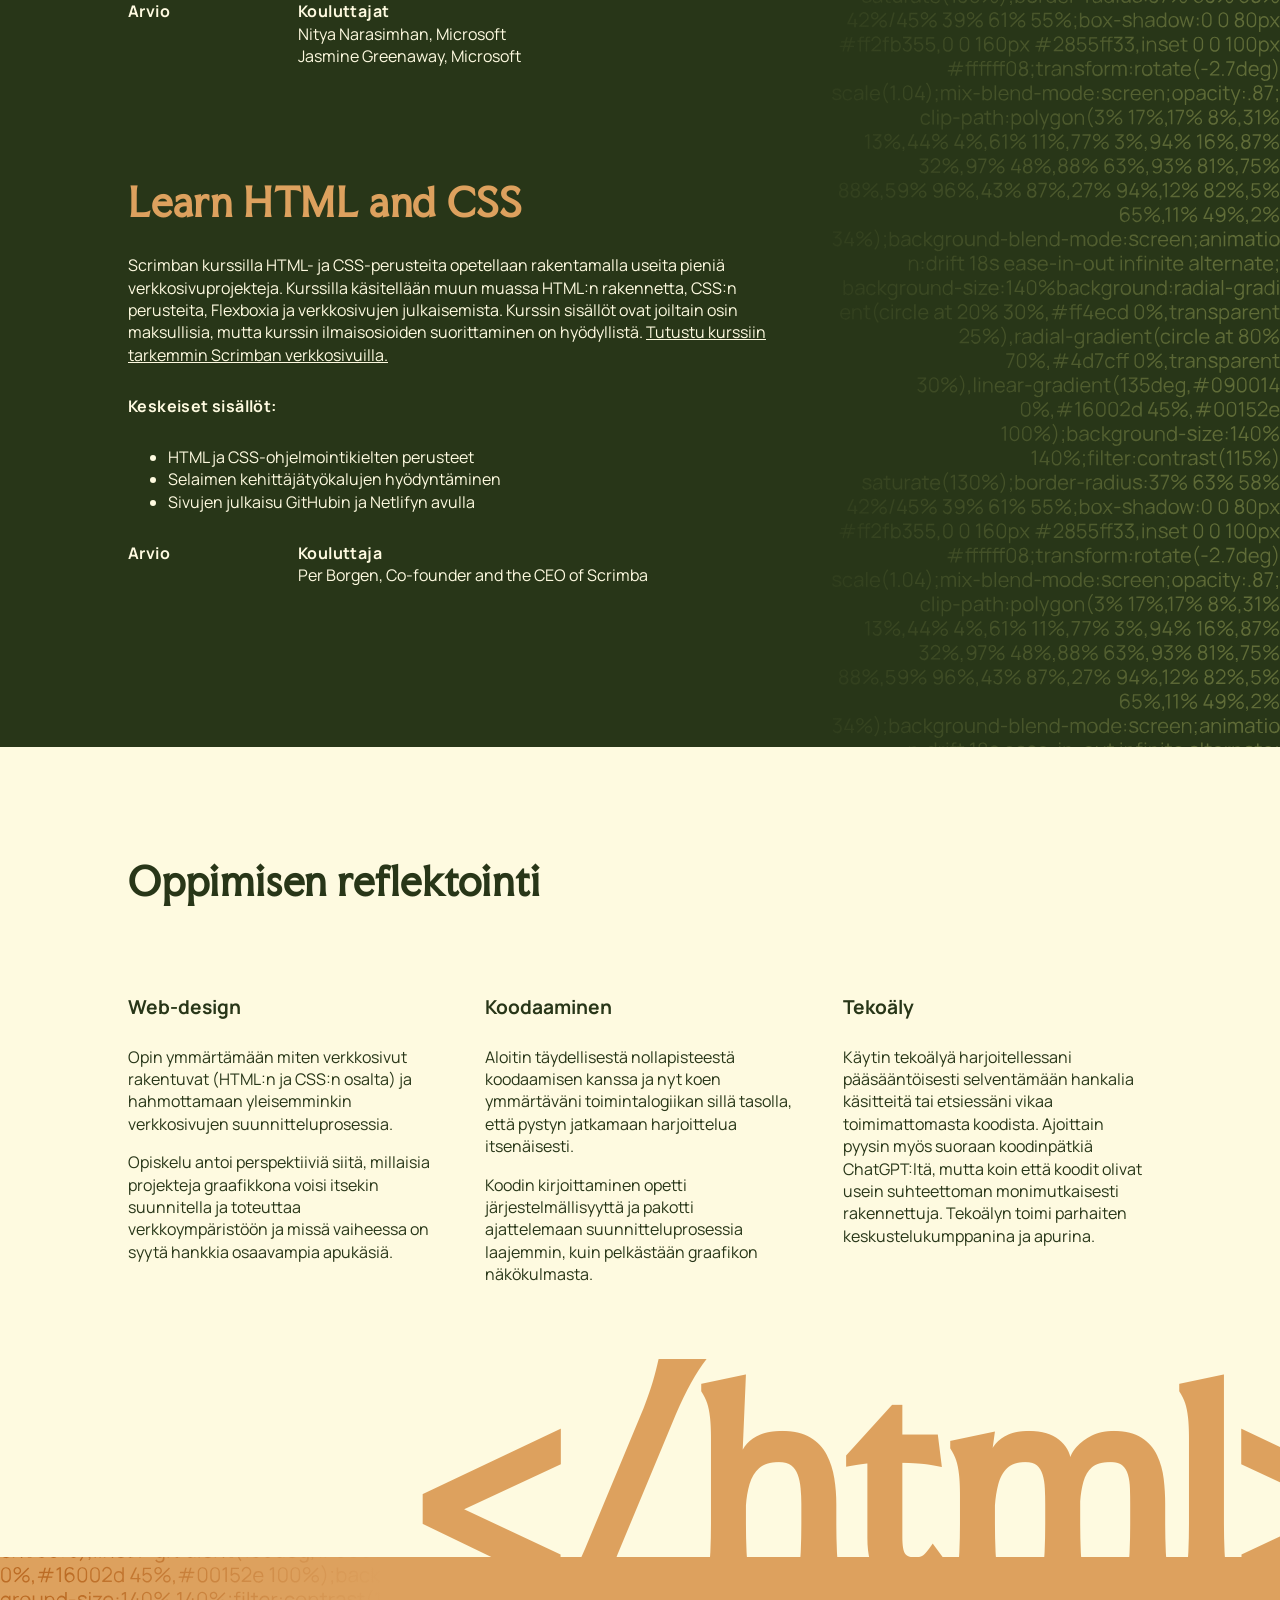
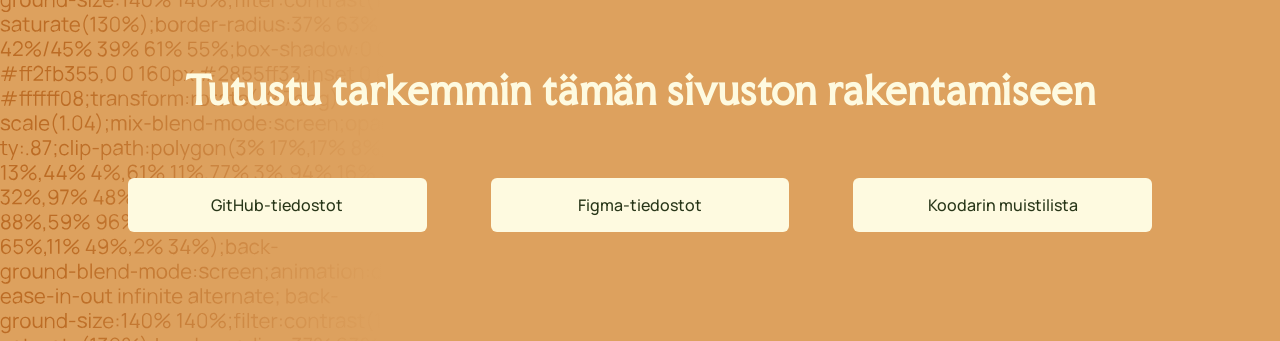
==== commit caedcf30: "Lisätty CSS:ää molemmille sivuille" ====
--- a/index.html
+++ b/index.html
@@ -24,8 +24,8 @@
 <body>
 
     <header class="container-header">
-        <H1>Itsenäinen opiskeluprojekti xx tuntia</H1>
-        <div class="header-columns">
+        <H1 class="animation1">Itsenäinen CSS & HTML opiskeluprojekti</H1>
+        <div class="header-columns animation2">
             <div>
                 <h4>Mitä opiskelin?</h4>
                 <ul>
@@ -45,11 +45,12 @@
                 </ul>
             </div>
         </div>
-        <a href="subpage.html">Tutustu koodarin muistilistaan</a>
+        <h1 class="animation3">100 tuntia opiskelua</h1>
+
     </header>
 
     <main class="container-main">
-        <div class="code-fade"></div>
+        <div class="code-fade-green"></div>
         <h1>Suoritetut verkkokurssit</h1>
 
         <section class="course-card">
@@ -119,7 +120,7 @@
                 <h4>Koodaaminen</h4>
                 <p>Aloitin täydellisestä nollapisteestä koodaamisen kanssa ja nyt koen ymmärtäväni toimintalogiikan
                     sillä tasolla, että pystyn jatkamaan harjoittelua itsenäisesti. </p>
-                <p>Koodin kirjoittaminen opetti huolellisuutta ja pakotti ajattelemaan suunnitteluprosessia laajemmin,
+                <p>Koodin kirjoittaminen opetti järjestelmällisyyttä ja pakotti ajattelemaan suunnitteluprosessia laajemmin,
                     kuin pelkästään graafikon näkökulmasta.</p>
             </div>
             <div>
@@ -133,13 +134,14 @@
     </section>
 
     <footer class="footer">
-        <h3>Tutustu tarkemmin tämän sivuston rakentamiseen</h3>
-        <div class="container-buttons">
-            <a href="...">HTML</a>
-            <a href="...">CSS</a>
-            <a href="...">GitHub</a>
-            <a href="...">Figma</a>
-        </div>
+        <div class="color-fade-orange"></div>
+            <h3>Tutustu tarkemmin tämän sivuston rakentamiseen</h3>
+            <div class="container-buttons">
+                <a href="https://github.com/10who/HTML-CSS-projekti" target="_blank">GitHub-tiedostot</a>
+                <a href="https://www.figma.com/design/C3oNowkwGJYOHt0qzJFTxD/HTML---CSS?node-id=18-444&m=dev&t=kVcvFyzueiNzFqpk-1" target="_blank">Figma-tiedostot</a>
+                <a href="subpage.html">Koodarin muistilista</a>
+
+            </div>
     </footer>
 
 </body>
--- a/style.css
+++ b/style.css
@@ -57,11 +57,16 @@
 /* #region header */
 
 .container-header {
-  min-height: 60vh;
+  min-height: 100vh;
   padding: 5rem 10%;
   display: flex;
   flex-direction: column;
+  justify-content: center;
   background-color: #283618;
+  background-image: url("images/left-brace.svg");
+  background-repeat: no-repeat;
+  background-position: top left;
+  background-size: 400px
 }
 
 .header-columns {
@@ -80,7 +85,7 @@
 .container-header strong {
   color: #FEFAE0;
 }
-
+/* vanha linkki, voi poistaa kun on varma ettei tarvii 
 .container-header a {
   font-family: "Manrope";
   font-weight: 500;
@@ -112,16 +117,74 @@
   color: #BC6C25;
   text-decoration: none;
 }
+  */
+
+.animation1 {
+animation: slide-up 1.5s cubic-bezier(0.22, 1, 0.36, 1) forwards;
+}
+
+@keyframes slide-up {
+  from {
+    transform: translateY(100vh);
+    opacity: 0;
+  }
+
+  to {
+    transform: translateY(0);
+    opacity: 1;
+  }
+}
+
+.animation2 {
+animation: slide-up2 2s cubic-bezier(0.22, 1, 0.36, 1) forwards;
+}
+
+@keyframes slide-up2 {
+  from {
+    transform: translateY(200vh);
+    opacity: 0;
+  }
+
+  to {
+    transform: translateY(0);
+    opacity: 1;
+  }
+}
+
+.animation3 {
+  opacity: 0;
+  transform: translateX(100vw);
+
+  animation: slide-in 2s cubic-bezier(0.22, 1, 0.36, 1) forwards;
+  animation-delay: 1.5s;
+
+  font-size: 13vh;
+}
+
+@keyframes slide-in {
+  from {
+    transform: translateX(100vw);
+    opacity: 0;
+  }
+
+  to {
+    transform: translateX(0);
+    opacity: 1;
+  }
+}
+
+
 
 /* #endregion */
 
 /* #region main */
 
 .container-main {
+  border-top: 5px dashed #DDA15E;
   padding: 5rem 10% 10rem;
   display: flex;
   flex-direction: column;
-  gap: 3rem;
+  gap: 6rem;
 
   background-color: #283618;
   position: relative;
@@ -129,17 +192,17 @@
   background-image: url("images/code-decoration.svg");
   background-repeat: no-repeat;
   background-position: right center;
-  background-size: auto 100%;
-}
-
-.code-fade {
+  background-size: clamp(300px, 35vw, 600px) auto;
+}
+
+.code-fade-green {
     position: absolute;
     inset: 0;
     background: linear-gradient(
         to right,
         #283618 0%,
-        #283618 70%,
-        rgba(40, 54, 24, 0) 90%
+        #283618 60%,
+        #28361800 95%
       );
     pointer-events: none;
 }
@@ -152,6 +215,7 @@
 
 .container-main h1 {
   color: #DDA15E;
+  margin-bottom: 0;
 }
 
 .course-card {
@@ -163,6 +227,8 @@
 
 .course-card h2 {
   color: #DDA15E;
+  margin: 1rem 0 0rem;
+
 }
 
 .course-card p,
@@ -263,24 +329,47 @@
 /* #region footer */
 
 .footer {
-  min-height: 40vh;
+  height: clamp(20vh, 30vw, 40vw);
   padding: 5rem 10%;
   text-align: center;
   background-color: #DDA15E;
 
   display: flex;
   flex-direction: column;
-  gap: 2rem;
+  justify-content: center;
+  gap: 1.5rem;
+  position: relative;
 
   background-image: url("images/orange-code-decoration.svg");
   background-repeat: no-repeat;
   background-position: left center;
-  background-size: auto 150%;
+  background-size: clamp(300px, 35vw, 600px) auto;
+}
+
+.color-fade-orange {
+  position: absolute;
+  inset: 0;
+
+  background: linear-gradient(
+    to left,
+    #DDA15E 0%,
+    #DDA15E 70%,
+    #DDA15E00 95%
+  );
+
+  pointer-events: none;
+}
+
+.footer h3,
+.footer .container-buttons {
+  position: relative;
+  z-index: 1;
 }
 
 .footer h3 {
   margin-top: 0;
-  color: #222;
+  font-size: clamp(1.2rem, 3vw, 2.5rem);
+  color:#FEFAE0;
 }
 
 .container-buttons {
@@ -435,6 +524,13 @@
   font-family: "Manrope";
   font-weight: 500;
   border-radius: 6px;
+
+  transition: transform 0.2s ease;
+
+}
+
+.card:hover {
+  transform: scale(1.03);
 }
 
 .card a {
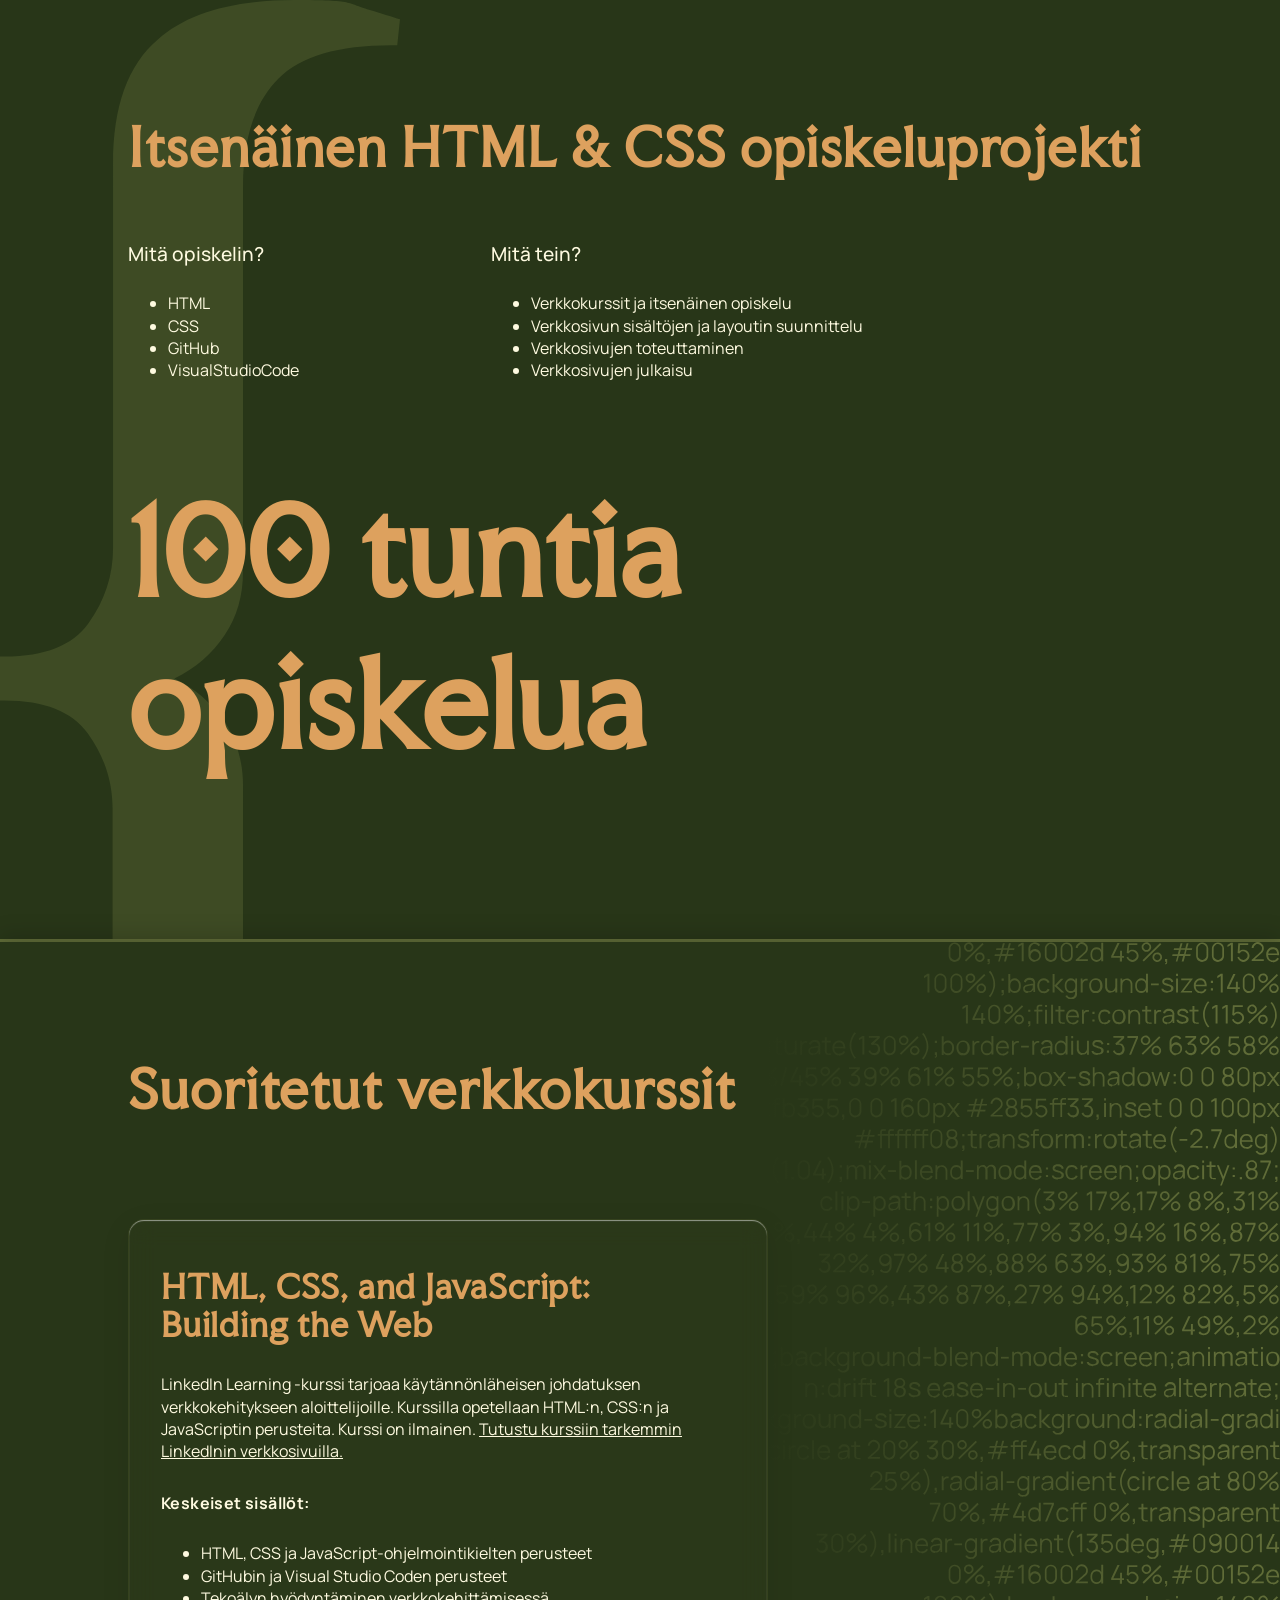
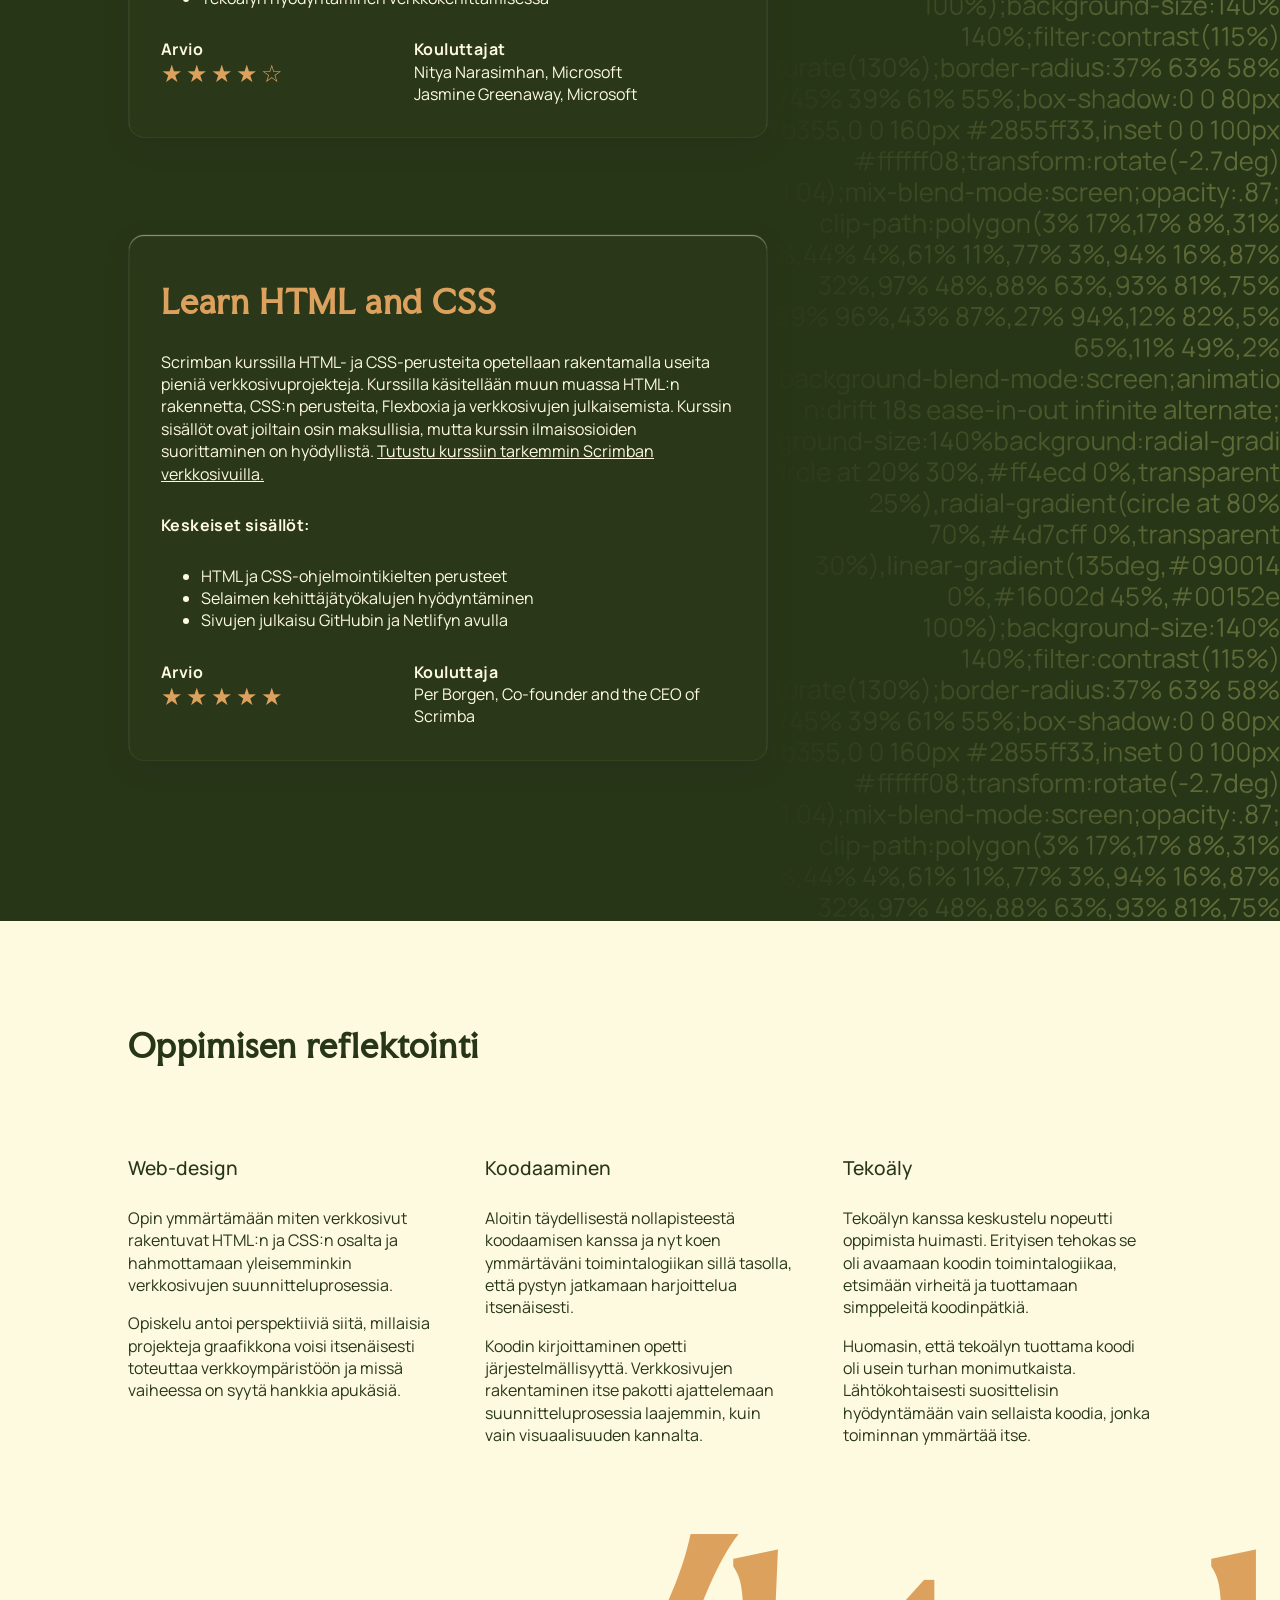
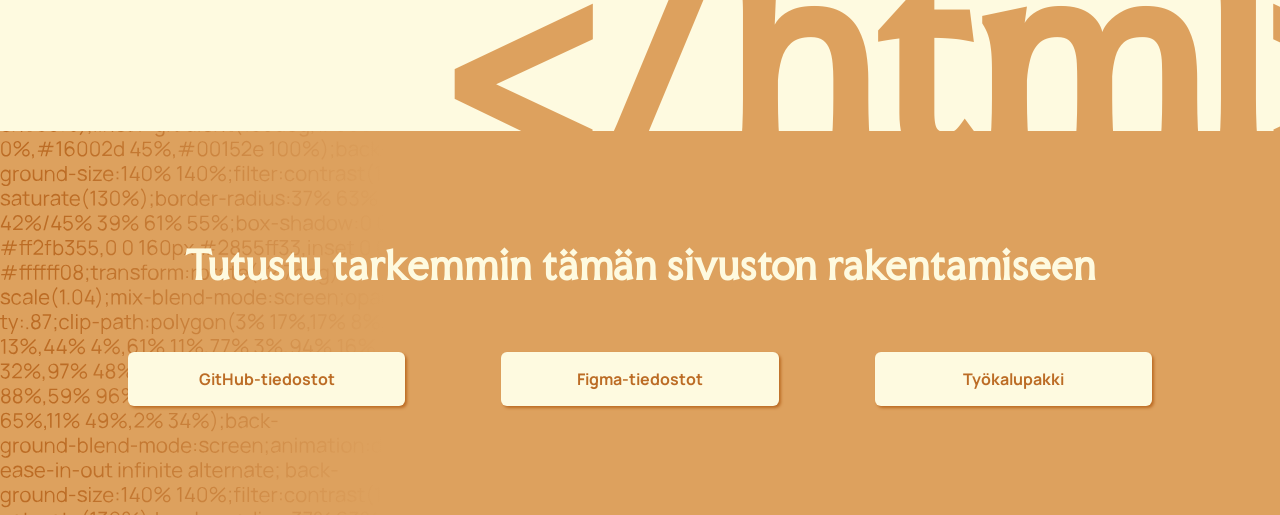
==== commit a7e97790: "Desktop valmis" ====
--- a/index.html
+++ b/index.html
@@ -24,7 +24,7 @@
 <body>
 
     <header class="container-header">
-        <H1 class="animation1">Itsenäinen CSS & HTML opiskeluprojekti</H1>
+        <H1 class="animation1">Itsenäinen HTML & CSS opiskeluprojekti</H1>
         <div class="header-columns animation2">
             <div>
                 <h4>Mitä opiskelin?</h4>
@@ -46,8 +46,9 @@
             </div>
         </div>
         <h1 class="animation3">100 tuntia opiskelua</h1>
+    </header>
 
-    </header>
+    <hr>
 
     <main class="container-main">
         <div class="code-fade-green"></div>
@@ -69,7 +70,9 @@
             </ul>
             <div class="two-columns">
                 <div>
-                    <strong>Arvio</strong>
+                    <strong>Arvio</strong><br>
+                    <span class="stars" aria-hidden="true">★★★★☆</span>
+                    <span class="visually-hidden">Arvosana: 4 tähteä viidestä.</span>
                 </div>
                 <div>
                     <p><strong>Kouluttajat</strong><br>
@@ -96,7 +99,9 @@
             </ul>
             <div class="two-columns">
                 <div>
-                    <strong>Arvio</strong>
+                    <strong>Arvio</strong> <br>
+                    <span class="stars" aria-hidden="true">★★★★★</span>
+                    <span class="visually-hidden">Arvosana: 5 tähteä viidestä.</span>
                 </div>
                 <div>
                     <p><strong>Kouluttaja</strong><br>
@@ -111,37 +116,39 @@
         <div class="three-columns">
             <div>
                 <h4>Web-design</h4>
-                <p>Opin ymmärtämään miten verkkosivut rakentuvat (HTML:n ja CSS:n osalta) ja hahmottamaan yleisemminkin
+                <p>Opin ymmärtämään miten verkkosivut rakentuvat HTML:n ja CSS:n osalta ja hahmottamaan yleisemminkin
                     verkkosivujen suunnitteluprosessia.</p>
-                <p>Opiskelu antoi perspektiiviä siitä, millaisia projekteja graafikkona voisi itsekin suunnitella ja
-                    toteuttaa verkkoympäristöön ja missä vaiheessa on syytä hankkia osaavampia apukäsiä.</p>
+                <p>Opiskelu antoi perspektiiviä siitä, millaisia projekteja graafikkona voisi itsenäisesti toteuttaa
+                    verkkoympäristöön ja missä vaiheessa on syytä hankkia apukäsiä.</p>
             </div>
             <div>
                 <h4>Koodaaminen</h4>
                 <p>Aloitin täydellisestä nollapisteestä koodaamisen kanssa ja nyt koen ymmärtäväni toimintalogiikan
                     sillä tasolla, että pystyn jatkamaan harjoittelua itsenäisesti. </p>
-                <p>Koodin kirjoittaminen opetti järjestelmällisyyttä ja pakotti ajattelemaan suunnitteluprosessia laajemmin,
-                    kuin pelkästään graafikon näkökulmasta.</p>
+                <p>Koodin kirjoittaminen opetti järjestelmällisyyttä. Verkkosivujen rakentaminen itse pakotti
+                    ajattelemaan suunnitteluprosessia laajemmin, kuin vain visuaalisuuden kannalta.</p>
             </div>
             <div>
                 <h4>Tekoäly</h4>
-                <p>Käytin tekoälyä harjoitellessani pääsääntöisesti selventämään hankalia käsitteitä tai etsiessäni
-                    vikaa toimimattomasta koodista. Ajoittain pyysin myös suoraan koodinpätkiä ChatGPT:ltä, mutta koin
-                    että koodit olivat usein suhteettoman monimutkaisesti rakennettuja. Tekoälyn toimi parhaiten
-                    keskustelukumppanina ja apurina.</p>
+                <p>Tekoälyn kanssa keskustelu nopeutti oppimista huimasti. Erityisen tehokas se oli avaamaan koodin
+                    toimintalogiikaa, etsimään virheitä ja tuottamaan simppeleitä koodinpätkiä.</p>
+                <p>Huomasin, että tekoälyn tuottama koodi oli usein turhan
+                    monimutkaista. Lähtökohtaisesti suosittelisin hyödyntämään vain sellaista koodia, jonka toiminnan
+                    ymmärtää itse.</p>
             </div>
         </div>
     </section>
 
     <footer class="footer">
         <div class="color-fade-orange"></div>
-            <h3>Tutustu tarkemmin tämän sivuston rakentamiseen</h3>
-            <div class="container-buttons">
-                <a href="https://github.com/10who/HTML-CSS-projekti" target="_blank">GitHub-tiedostot</a>
-                <a href="https://www.figma.com/design/C3oNowkwGJYOHt0qzJFTxD/HTML---CSS?node-id=18-444&m=dev&t=kVcvFyzueiNzFqpk-1" target="_blank">Figma-tiedostot</a>
-                <a href="subpage.html">Koodarin muistilista</a>
+        <h3>Tutustu tarkemmin tämän sivuston rakentamiseen</h3>
+        <div class="container-buttons">
+            <a href="https://github.com/10who/HTML-CSS-projekti" target="_blank">GitHub-tiedostot</a>
+            <a href="https://www.figma.com/design/C3oNowkwGJYOHt0qzJFTxD/HTML---CSS?node-id=18-444&m=dev&t=kVcvFyzueiNzFqpk-1"
+                target="_blank">Figma-tiedostot</a>
+            <a href="subpage.html">Työkalupakki</a>
 
-            </div>
+        </div>
     </footer>
 
 </body>
--- a/style.css
+++ b/style.css
@@ -31,7 +31,7 @@
 
 h2 {
   font-family: "Faculty Glyphic", sans-serif;
-  font-size: clamp(1.75rem, 3vw, 2.5rem);
+  font-size: 32px;
   line-height: 1.2;
   letter-spacing: 0.8px;
 }
@@ -45,6 +45,7 @@
 h4 {
   font-family: "Manrope", sans-serif;
   font-size: 1.2rem;
+  font-weight: 500;
 }
 
 strong {
@@ -63,10 +64,11 @@
   flex-direction: column;
   justify-content: center;
   background-color: #283618;
+  
   background-image: url("images/left-brace.svg");
   background-repeat: no-repeat;
   background-position: top left;
-  background-size: 400px
+  background-size: 400px;
 }
 
 .header-columns {
@@ -85,39 +87,6 @@
 .container-header strong {
   color: #FEFAE0;
 }
-/* vanha linkki, voi poistaa kun on varma ettei tarvii 
-.container-header a {
-  font-family: "Manrope";
-  font-weight: 500;
-  background-color: #FEFAE0;
-  border-radius: 6px;
-  padding: 16px 32px;
-  width: fit-content;
-  justify-content: center;
-  align-items: center;
-  margin-top: 2rem;
-}
-
-.container-header a:link {
-  color: #283618;
-  text-decoration: none;
-}
-
-.container-header a:visited {
-  color: #606C38;
-  text-decoration: none;
-}
-
-.container-header a:hover {
-  color: #DDA15E;
-  text-decoration: none;
-}
-
-.container-header a:active {
-  color: #BC6C25;
-  text-decoration: none;
-}
-  */
 
 .animation1 {
 animation: slide-up 1.5s cubic-bezier(0.22, 1, 0.36, 1) forwards;
@@ -173,14 +142,20 @@
   }
 }
 
-
+/* semanttinen osion vaihto */
+
+hr {
+  border: 0;
+  height: 3px;
+  background-color: #606C38;
+  margin: 0;
+}
 
 /* #endregion */
 
 /* #region main */
 
 .container-main {
-  border-top: 5px dashed #DDA15E;
   padding: 5rem 10% 10rem;
   display: flex;
   flex-direction: column;
@@ -192,7 +167,9 @@
   background-image: url("images/code-decoration.svg");
   background-repeat: no-repeat;
   background-position: right center;
-  background-size: clamp(300px, 35vw, 600px) auto;
+  background-size: auto 120%;
+
+  box-shadow: 0 -8px 20px #00000025;
 }
 
 .code-fade-green {
@@ -222,7 +199,24 @@
   display: flex;
   flex-direction: column;
   gap: 0.8rem;
-  max-width: clamp(40ch, 80ch, 180ch);
+  max-width: clamp(40ch, 70vw, 80ch);
+  padding: 2rem;
+  
+  border: 1px solid #606C3833;
+  border-radius: 16px;
+
+  background: #606C380D;
+  backdrop-filter: blur(12px);
+  -webkit-backdrop-filter: blur(12px);
+  box-shadow:
+    0 8px 30px rgb(0 0 0 / 0.08),
+    inset 0 1px 1px rgb(255 255 255 / 0.5);
+
+  transition: transform 0.2s ease;
+}
+
+.course-card:hover{
+  transform: scale(1.03);
 }
 
 .course-card h2 {
@@ -248,13 +242,19 @@
   margin: 0;
 }
 
+.stars {
+  color: #DDA15E;
+  font-size: 1.5rem;
+  letter-spacing: 3px;
+}
+
 a:link {
   color: #FEFAE0;
   text-decoration: underline;
 }
 
 a:visited {
-  color: #606C38;
+  color: #8d9d59;
   text-decoration: underline;
 }
 
@@ -267,7 +267,6 @@
   color: #BC6C25;
   text-decoration: underline;
 }
-
 
 /* #endregion */
 
@@ -278,19 +277,19 @@
   padding: 5rem 10%;
   color: #283618;
   background-color: #FEFAE0;
-
-  /* HTML-elementin ankkurointi */
+  /* HTML-elementin ankkurointi parent-elementtiin */
   position: relative;
   overflow: hidden;
 }
 
+ /* HTML-elementti */
 .section-reflection::before {
   content: "</html>";
   position: absolute;
 
   /* sijainti */
-  right: -6rem;
-  bottom: -6rem;
+  right: -10%;
+  bottom: -12%;
 
   /* koko */
   font-size: clamp(8rem, 20vw, 20rem);
@@ -375,40 +374,52 @@
 .container-buttons {
   display: flex;
   justify-content: center;
-  gap: 4rem;
+  gap: 6rem;
 }
 
 .container-buttons a {
-  display: flex;
+  position: relative;
   padding: 16px 32px;
-  justify-content: center;
-  align-items: center;
-  gap: 8px;
   flex: 1 0 0;
+  font-family: "Manrope";
+  font-weight: 700;
+  color:#BC6C25;
   background-color: #FEFAE0;
-  font-family: "Manrope";
-  font-weight: 500;
+  box-shadow: 2px 2px 3px #BC6C25;
+  text-decoration: none;
   border-radius: 6px;
-}
-
-.container-buttons a:link {
-  color: #283618;
-  text-decoration: none;
-}
-
-.container-buttons a:visited {
-  color: #283618;
-  text-decoration: none;
-}
-
+  cursor: pointer;
+  overflow: hidden;
+  z-index: 0;
+}
+
+/* Oranssi tausta */
+.container-buttons a::before {
+  content: "";
+  position: absolute;
+  inset: 0;
+  background: #BC6C25;
+  transform: scaleY(0);
+  transform-origin: bottom;
+  transition: transform 0.4s ease;
+  z-index: -1;
+}
+
+/* Hover: oranssi pyyhkäisee alhaalta ylös */
+.container-buttons a:hover::before {
+  transform: scaleY(1);
+}
+
+/* Tekstin väri hoverissa */
 .container-buttons a:hover {
-  color: red;
-  text-decoration: none;
-}
-
+  color: #FEFAE0;
+}
+
+/* Napsahdus painettaessa */
 .container-buttons a:active {
-  color: #283618;
-  text-decoration: none;
+  transform: scale(0.94);
+  transition: transform 0.05s;
+  box-shadow: 0.5px 0.5px 3px #BC6C25;
 }
 
 /* #endregion */
@@ -453,44 +464,52 @@
 
 /* #region header */
 
-.header-subpage {
-  display: flex;
-  flex-direction: column;
+.layout-header-subpage {
+  display: flex;
+  justify-content: space-between;
+  align-items: baseline;
   min-height: 20vh;
   padding: 3rem 10%;
 }
 
 
-.header-subpage a {
+.header-subpage-content {
+  display: flex;
+  flex-direction: column;
+  width: 60%;
+}
+
+.layout-header-subpage a {
   font-family: "Manrope";
   font-weight: 500;
   background-color: #FEFAE0;
-  border-radius: 6px;
-  padding: 16px 32px;
+  border-radius: 30px;
+  padding: 12px 24px;
   width: fit-content;
-  justify-content: center;
-  align-items: center;
-  margin-top: 2rem;
-}
-
-.header-subpage a:link {
+  white-space: nowrap;
+  text-decoration: none;
+  cursor: pointer;
+  box-shadow: 0 2px 6px #2222224D;
+  transition: transform 0.2s ease, box-shadow 0.2s ease;
+}
+
+.layout-header-subpage a:link {
   color: #283618;
-  text-decoration: none;
-}
-
-.header-subpage a:visited {
+}
+
+.layout-header-subpage a:visited {
   color: #606C38;
-  text-decoration: none;
-}
-
-.header-subpage a:hover {
+}
+
+.layout-header-subpage a:hover {
   color: #DDA15E;
-  text-decoration: none;
-}
-
-.header-subpage a:active {
+  transform: translateY(-3px);
+  box-shadow: 2px 2px 6px #222222;
+}
+
+.layout-header-subpage a:active {
   color: #BC6C25;
-  text-decoration: none;
+  transform: translateY(0);
 }
 
 /* #endregion */
@@ -512,33 +531,72 @@
 }
 
 .card {
-  display: flex;
-  flex-direction: column;
-  text-align: center;
-  padding: 32px;
+  flex: 1;
+  height: 180px;
+  perspective: 1000px;
+  font-family: "Manrope";
+  font-weight: 500;
+  text-decoration: none;
+  color: inherit;
+  display: block;
+}
+
+/* Kortin pyörivä osa */
+.card-inner {
+  position: relative;
+  width: 100%;
+  height: 100%;
+
+  transition: transform 0.5s ease;
+  transform-style: preserve-3d;
+
+  box-shadow: 0 2px 6px #2222224D;
+  border-radius: 6px;
+}
+
+/* Pyöräytys */
+.card:hover .card-inner {
+  transform: rotateY(180deg);
+}
+
+/* Etu- ja takapuolen yhteiset tyylit */
+.card-front,
+.card-back {
+  position: absolute;
+  inset: 0;
+
+  display: flex;
   justify-content: center;
   align-items: center;
-  gap: 8px;
-  flex: 1;
-  background-color: #FEFAE0;
-  font-family: "Manrope";
-  font-weight: 500;
+
+  padding: 32px;
   border-radius: 6px;
 
-  transition: transform 0.2s ease;
-
-}
-
-.card:hover {
-  transform: scale(1.03);
-}
-
+  backface-visibility: hidden;
+}
+
+/* Etupuoli */
+.card-front {
+  background: #FEFAE0;
+  color: #222222;
+  font-size: larger;
+}
+
+/* Takapuoli */
+.card-back {
+  background: #FEFAE0;
+  color: #222222;
+  text-align: center;
+
+  transform: rotateY(180deg);
+
+  pointer-events: none;
+}
+
+.card p,
 .card a {
-  font-size: larger;
-}
-
-.card p {
-  color: #222222;
+  color:#283618;
+  text-decoration: none;
 }
 
 /* #endregion */
@@ -602,6 +660,57 @@
   white-space: nowrap;
 }
 
+.type-decoration {
+  position: relative;
+  overflow: visible;
+}
+
+.type-decoration::before {
+  content: "type=\A”text”";
+  white-space: pre;
+
+  position: absolute;
+  left: 50%;
+  top: 20%;
+
+  transform: translateX(0);
+
+  font-size: clamp(8rem, 20vw, 25rem);
+  font-weight: 700;
+  color: #606C38;
+  font-family: "Faculty Glyphic", sans-serif;
+
+  pointer-events: none;
+  user-select: none;
+  z-index: 0;
+}
+.id-decoration {
+  position: relative;
+  overflow: visible;
+}
+
+.id-decoration::before {
+  content: "#id";
+  position: absolute;
+
+  right: -5%;
+  top: 50%;
+
+  font-size: clamp(8rem, 20vw, 25rem);
+  font-weight: 700;
+  color: #606C38;
+  font-family: "Faculty Glyphic", sans-serif;
+
+  pointer-events: none;
+  user-select: none;
+  z-index: 0;
+}
+
+.container-table-section * {
+  position: relative;
+  z-index: 1;
+}
+
 /* #endregion */
 
 /* #endregion */
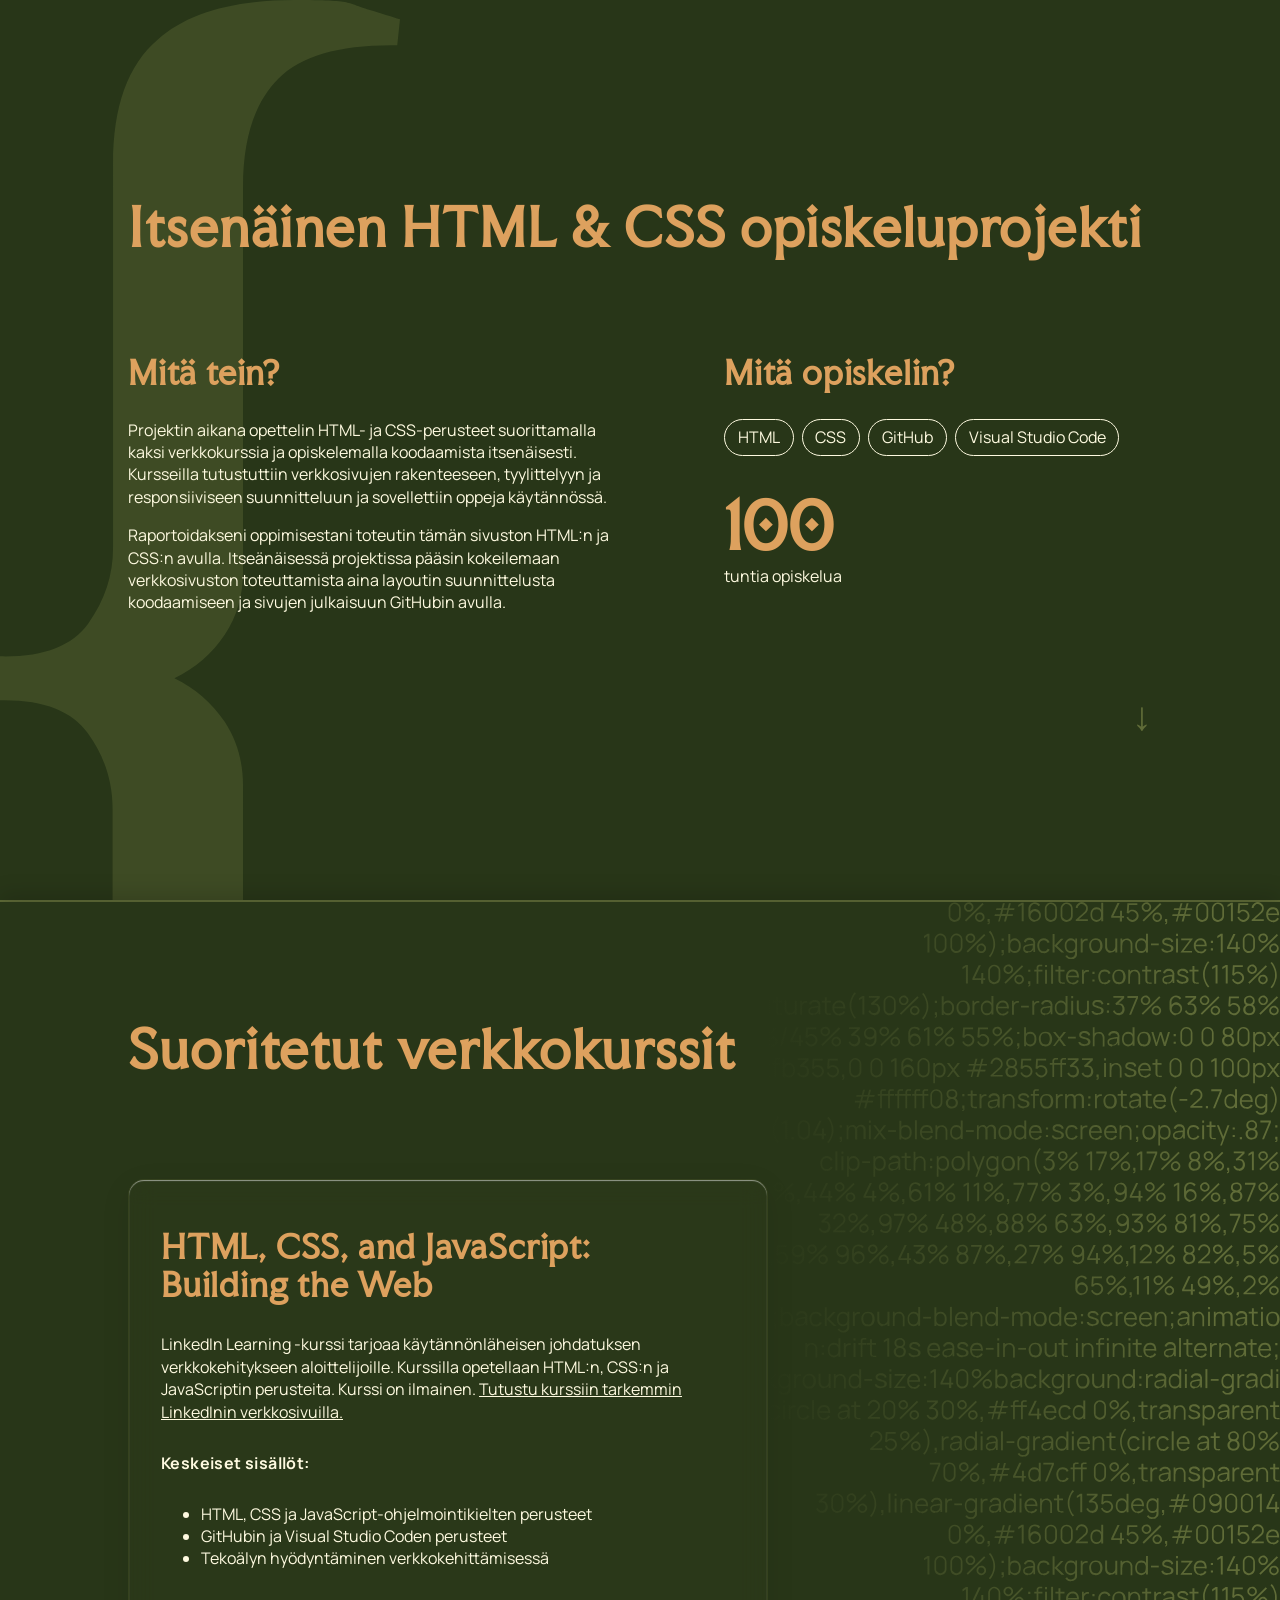
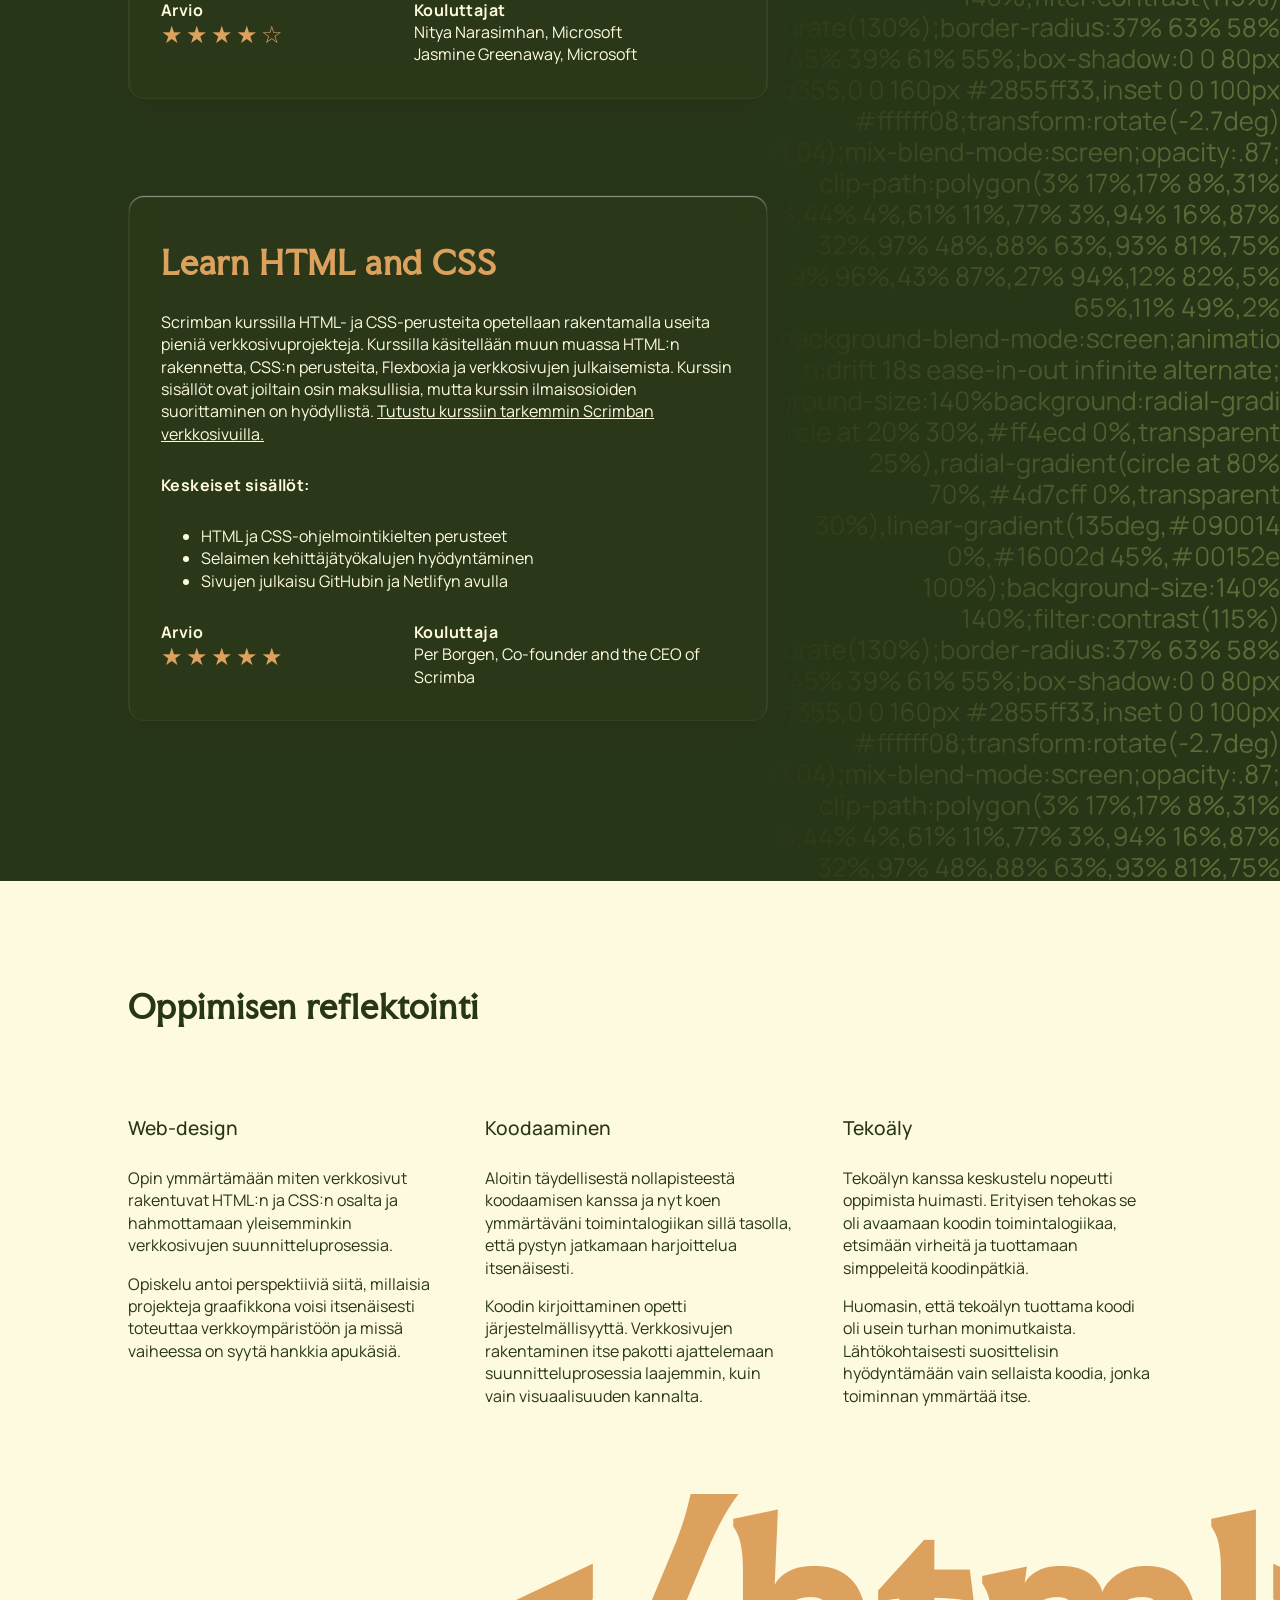
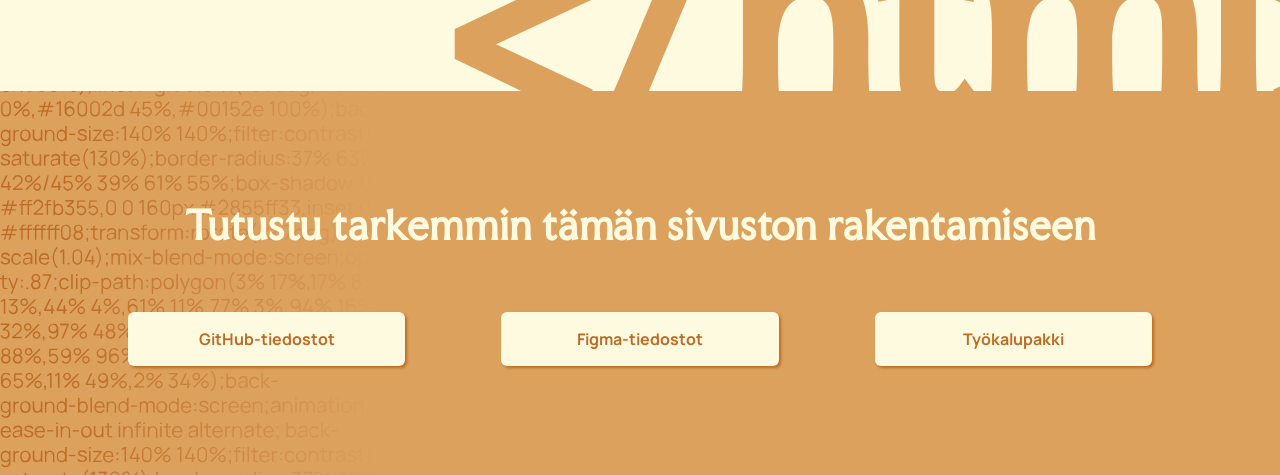
==== commit 488ea7ad: "Paranneltu aloitusnäytön layouttia" ====
--- a/index.html
+++ b/index.html
@@ -27,25 +27,32 @@
         <H1 class="animation1">Itsenäinen HTML & CSS opiskeluprojekti</H1>
         <div class="header-columns animation2">
             <div>
-                <h4>Mitä opiskelin?</h4>
-                <ul>
-                    <li>HTML</li>
-                    <li>CSS</li>
-                    <li>GitHub</li>
-                    <li>VisualStudioCode</li>
-                </ul>
+                <h2>Mitä tein?</h2>
+                <p>Projektin aikana opettelin HTML- ja CSS-perusteet suorittamalla kaksi verkkokurssia ja opiskelemalla
+                    koodaamista itsenäisesti. Kursseilla tutustuttiin verkkosivujen rakenteeseen,
+                    tyylittelyyn ja responsiiviseen suunnitteluun ja sovellettiin oppeja käytännössä.</p>
+                <p>Raportoidakseni oppimisestani toteutin tämän sivuston HTML:n ja CSS:n avulla. Itseänäisessä
+                    projektissa pääsin kokeilemaan verkkosivuston toteuttamista aina layoutin suunnittelusta koodaamiseen ja sivujen
+                    julkaisuun GitHubin avulla.</p>
             </div>
-            <div>
-                <h4>Mitä tein?</h4>
-                <ul>
-                    <li>Verkkokurssit ja itsenäinen opiskelu</li>
-                    <li>Verkkosivun sisältöjen ja layoutin suunnittelu</li>
-                    <li>Verkkosivujen toteuttaminen</li>
-                    <li>Verkkosivujen julkaisu</li>
-                </ul>
+
+            <div class="study-content">
+                <div>
+                    <h2>Mitä opiskelin?</h2>
+                    <ul class="tag-list">
+                        <li>HTML</li>
+                        <li>CSS</li>
+                        <li>GitHub</li>
+                        <li>Visual Studio Code</li>
+                    </ul>
+                </div>
+                <div class="study-hours">
+                    <h2 class="animation3">100</h2>
+                    <p class="animation3">tuntia opiskelua</p>
+                </div>
             </div>
         </div>
-        <h1 class="animation3">100 tuntia opiskelua</h1>
+        <div class="scroll-hint" aria-hidden="true">↓</div>
     </header>
 
     <hr>
--- a/style.css
+++ b/style.css
@@ -59,12 +59,13 @@
 
 .container-header {
   min-height: 100vh;
-  padding: 5rem 10%;
+  padding: 10rem 10%;
   display: flex;
   flex-direction: column;
   justify-content: center;
+  gap: 2rem;
   background-color: #283618;
-  
+
   background-image: url("images/left-brace.svg");
   background-repeat: no-repeat;
   background-position: top left;
@@ -74,22 +75,62 @@
 .header-columns {
   display: flex;
   flex-direction: row;
-  gap: 12rem;
-}
-
-.container-header h1 {
+  column-gap: 6rem;
+}
+
+.tag-list {
+  display: flex;
+  flex-wrap: wrap;
+  gap: 0.5rem;
+  padding: 0;
+  margin: 0;
+  list-style: none;
+}
+
+.tag-list li {
+  padding: 0.4rem 0.8rem;
+  border: 1px solid currentColor;
+  border-radius: 999px;
+}
+
+.study-content {
+  display: flex;
+  flex-direction: column;
+  gap: 2rem;;
+}
+
+.study-hours {
+  display: flex;
+  flex-direction: column;
+}
+
+.study-hours h2 {
+  margin: 0;
+  font-size: 4rem;
+}
+
+.scroll-hint {
+  margin-top: auto;
+  align-self: flex-end;
+  font-size: 2.5rem;
+  color: #606C38;
+}
+.container-header h1,
+.container-header h2,
+.container-header h3 {
   color: #DDA15E;
 }
 
 .container-header p,
-.container-header h4,
 .container-header li,
 .container-header strong {
   color: #FEFAE0;
+  margin-top: 0;
+  max-width: 50ch;
 }
 
 .animation1 {
-animation: slide-up 1.5s cubic-bezier(0.22, 1, 0.36, 1) forwards;
+  animation: slide-up 1.5s cubic-bezier(0.22, 1, 0.36, 1) forwards;
 }
 
 @keyframes slide-up {
@@ -105,7 +146,7 @@
 }
 
 .animation2 {
-animation: slide-up2 2s cubic-bezier(0.22, 1, 0.36, 1) forwards;
+  animation: slide-up2 2s cubic-bezier(0.22, 1, 0.36, 1) forwards;
 }
 
 @keyframes slide-up2 {
@@ -127,7 +168,7 @@
   animation: slide-in 2s cubic-bezier(0.22, 1, 0.36, 1) forwards;
   animation-delay: 1.5s;
 
-  font-size: 13vh;
+  /*font-size: 13vh;*/
 }
 
 @keyframes slide-in {
@@ -146,7 +187,7 @@
 
 hr {
   border: 0;
-  height: 3px;
+  height: 2px;
   background-color: #606C38;
   margin: 0;
 }
@@ -173,21 +214,19 @@
 }
 
 .code-fade-green {
-    position: absolute;
-    inset: 0;
-    background: linear-gradient(
-        to right,
-        #283618 0%,
-        #283618 60%,
-        #28361800 95%
-      );
-    pointer-events: none;
+  position: absolute;
+  inset: 0;
+  background: linear-gradient(to right,
+      #283618 0%,
+      #283618 60%,
+      #28361800 95%);
+  pointer-events: none;
 }
 
 .container-main h1,
 .container-main .course-card {
-    position: relative;
-    z-index: 1;
+  position: relative;
+  z-index: 1;
 }
 
 .container-main h1 {
@@ -201,7 +240,7 @@
   gap: 0.8rem;
   max-width: clamp(40ch, 70vw, 80ch);
   padding: 2rem;
-  
+
   border: 1px solid #606C3833;
   border-radius: 16px;
 
@@ -215,7 +254,7 @@
   transition: transform 0.2s ease;
 }
 
-.course-card:hover{
+.course-card:hover {
   transform: scale(1.03);
 }
 
@@ -282,7 +321,7 @@
   overflow: hidden;
 }
 
- /* HTML-elementti */
+/* HTML-elementti */
 .section-reflection::before {
   content: "</html>";
   position: absolute;
@@ -349,12 +388,10 @@
   position: absolute;
   inset: 0;
 
-  background: linear-gradient(
-    to left,
-    #DDA15E 0%,
-    #DDA15E 70%,
-    #DDA15E00 95%
-  );
+  background: linear-gradient(to left,
+      #DDA15E 0%,
+      #DDA15E 70%,
+      #DDA15E00 95%);
 
   pointer-events: none;
 }
@@ -368,7 +405,7 @@
 .footer h3 {
   margin-top: 0;
   font-size: clamp(1.2rem, 3vw, 2.5rem);
-  color:#FEFAE0;
+  color: #FEFAE0;
 }
 
 .container-buttons {
@@ -383,7 +420,7 @@
   flex: 1 0 0;
   font-family: "Manrope";
   font-weight: 700;
-  color:#BC6C25;
+  color: #BC6C25;
   background-color: #FEFAE0;
   box-shadow: 2px 2px 3px #BC6C25;
   text-decoration: none;
@@ -595,7 +632,7 @@
 
 .card p,
 .card a {
-  color:#283618;
+  color: #283618;
   text-decoration: none;
 }
 
@@ -684,6 +721,7 @@
   user-select: none;
   z-index: 0;
 }
+
 .id-decoration {
   position: relative;
   overflow: visible;
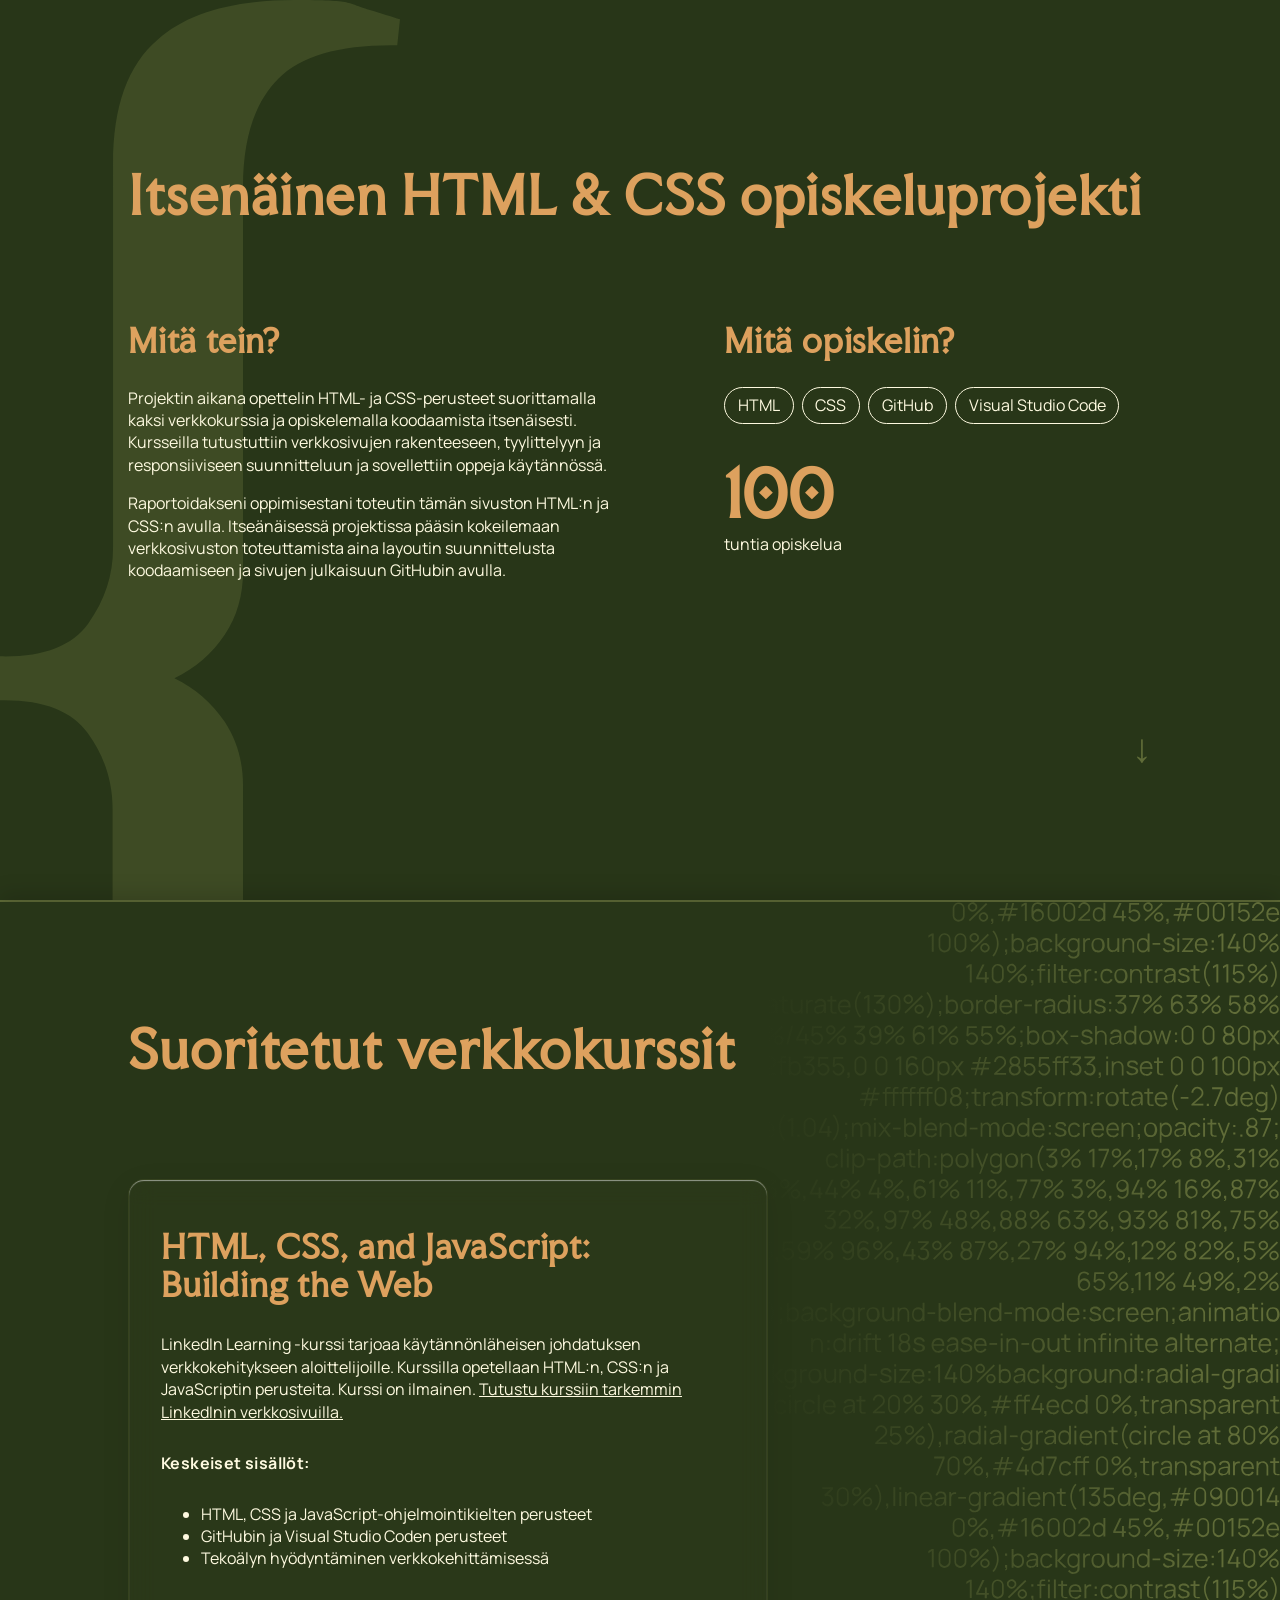
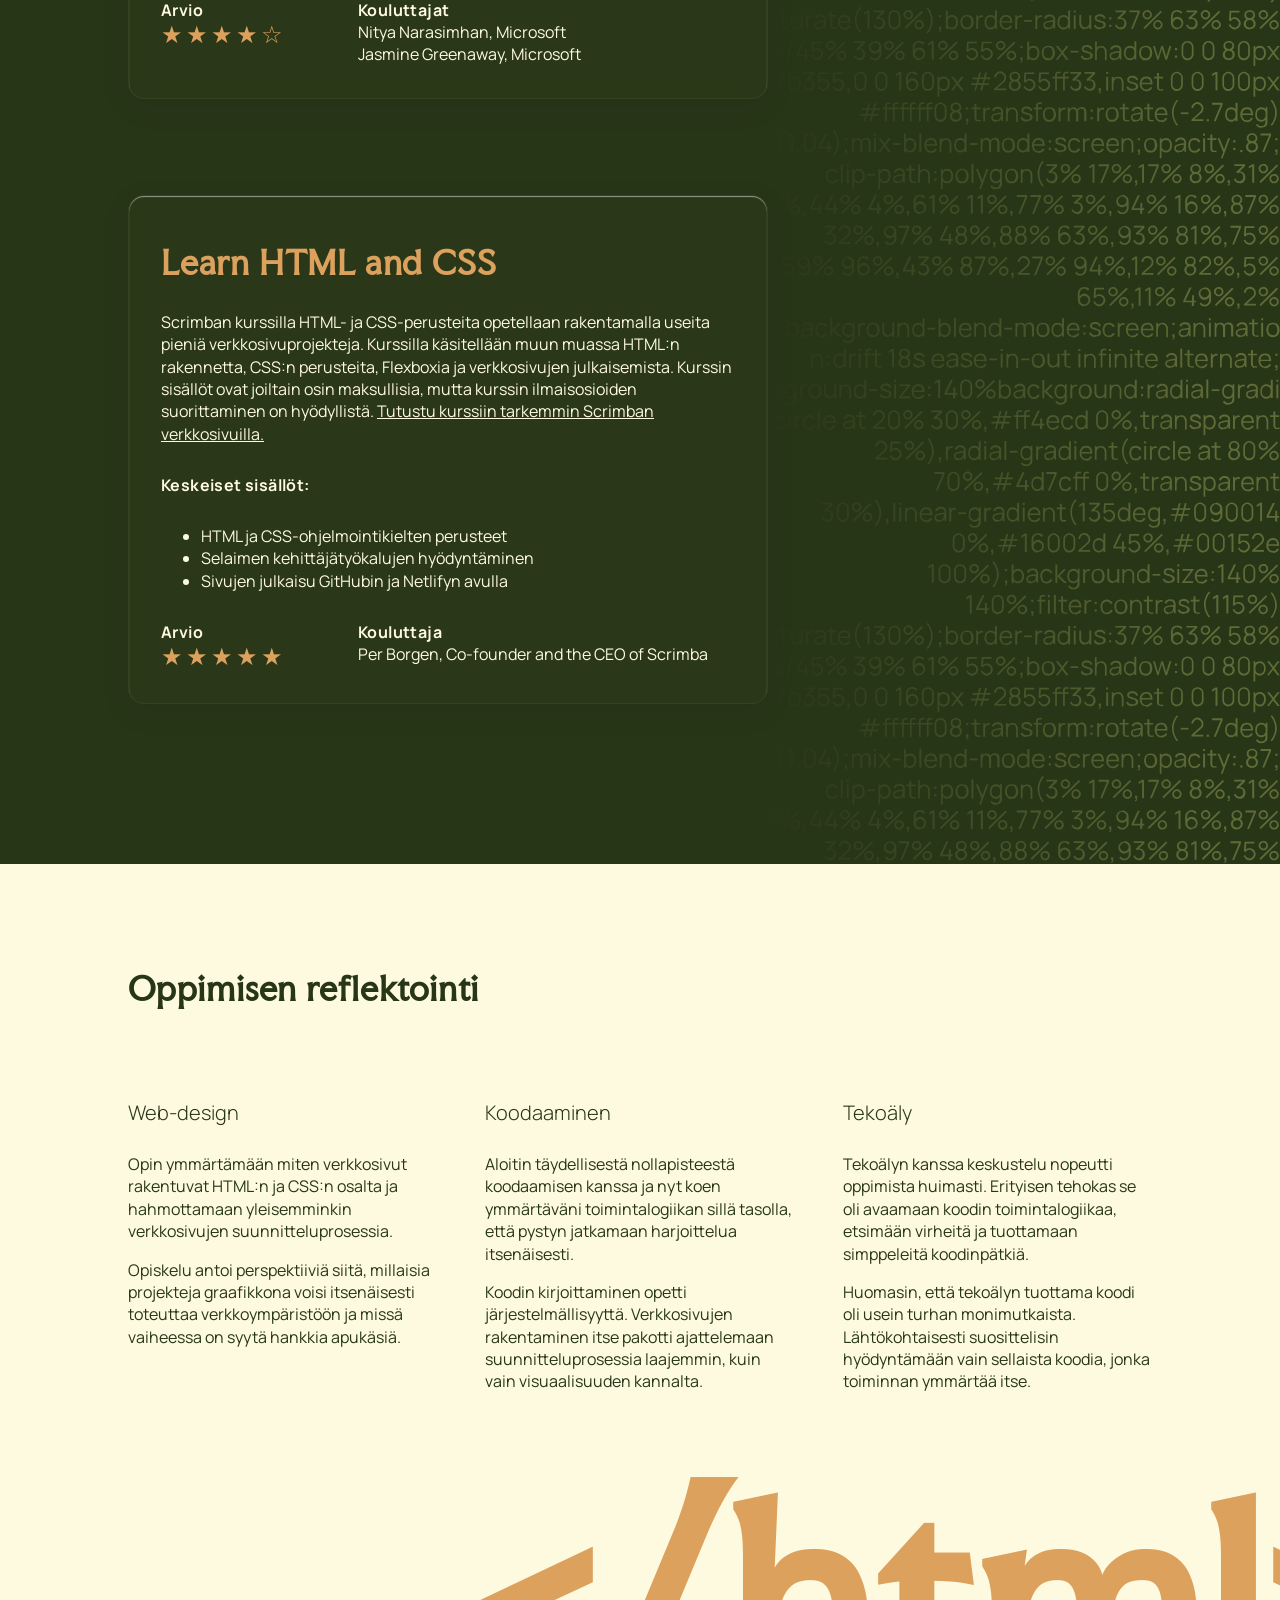
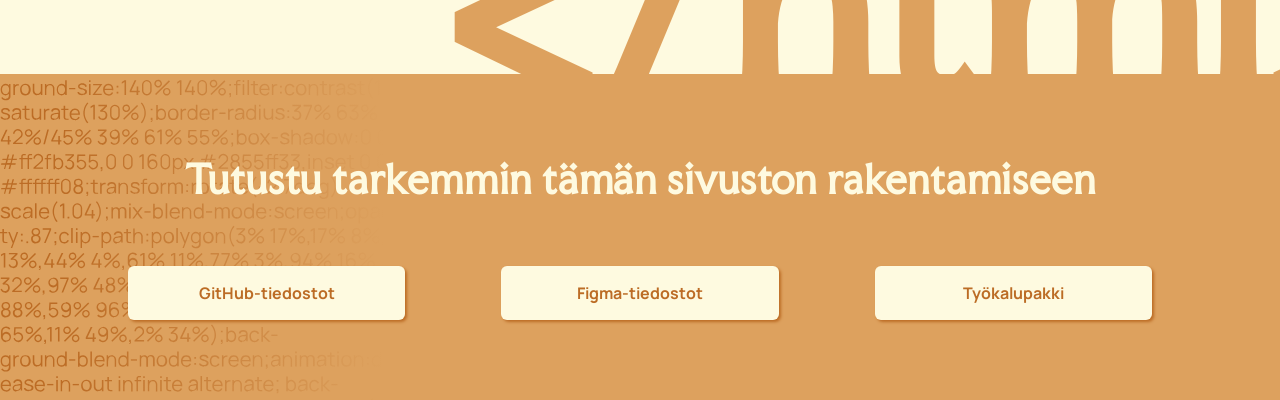
==== commit 30fd6705: "Responsiivisuutta parannettu ylä- ja alasivulla" ====
--- a/index.html
+++ b/index.html
@@ -81,7 +81,7 @@
                     <span class="stars" aria-hidden="true">★★★★☆</span>
                     <span class="visually-hidden">Arvosana: 4 tähteä viidestä.</span>
                 </div>
-                <div>
+                    <div>
                     <p><strong>Kouluttajat</strong><br>
                         Nitya Narasimhan, Microsoft<br>
                         Jasmine Greenaway, Microsoft</p>
--- a/style.css
+++ b/style.css
@@ -24,28 +24,28 @@
 
 h1 {
   font-family: "Faculty Glyphic", sans-serif;
-  font-size: clamp(2.5rem, 4vw, 3.5rem);
+  font-size: clamp(2rem, 4vw, 3.5rem);
   letter-spacing: 1.5px;
   line-height: 1.3;
 }
 
 h2 {
   font-family: "Faculty Glyphic", sans-serif;
-  font-size: 32px;
+  font-size: clamp(24px, 3vw, 32px);
   line-height: 1.2;
   letter-spacing: 0.8px;
 }
 
 h3 {
   font-family: "Faculty Glyphic", sans-serif;
-  font-size: 1.6rem;
+  font-size: clamp(20px, 2.5vw, 24px);
   letter-spacing: 0.8px;
 }
 
 h4 {
   font-family: "Manrope", sans-serif;
-  font-size: 1.2rem;
-  font-weight: 500;
+  font-size: clamp(18px, 2vw, 20px);
+  font-weight: 300;
 }
 
 strong {
@@ -59,7 +59,7 @@
 
 .container-header {
   min-height: 100vh;
-  padding: 10rem 10%;
+  padding: 10% 10%;
   display: flex;
   flex-direction: column;
   justify-content: center;
@@ -76,6 +76,12 @@
   display: flex;
   flex-direction: row;
   column-gap: 6rem;
+}
+
+@media (max-width: 767px) {
+  .header-columns {
+  flex-direction: column;
+  }
 }
 
 .tag-list {
@@ -274,7 +280,13 @@
 .two-columns {
   display: flex;
   flex-direction: row;
-  gap: 8rem;
+  gap: 8vh;
+}
+
+@media (max-width:767px) {
+  .two-columns{
+  flex-direction: column;
+  }
 }
 
 .two-columns p {
@@ -287,22 +299,27 @@
   letter-spacing: 3px;
 }
 
-a:link {
+.course-card a:link {
   color: #FEFAE0;
   text-decoration: underline;
 }
 
-a:visited {
+.course-card a:visited {
   color: #8d9d59;
   text-decoration: underline;
 }
 
-a:hover {
+.course-card a:hover {
   color: #DDA15E;
   text-decoration: underline;
 }
 
-a:active {
+.course-card a:focus-visible {
+  color: #DDA15E;
+  text-decoration: underline;
+}
+
+.course-card a:active {
   color: #BC6C25;
   text-decoration: underline;
 }
@@ -351,6 +368,12 @@
   z-index: 1;
 }
 
+@media (max-width: 767px) {
+  .section-reflection::before {
+    display: none;
+  }
+}
+
 .three-columns {
   display: grid;
   grid-template-columns: repeat(3, 1fr);
@@ -358,6 +381,13 @@
   margin-top: 4rem;
 }
 
+@media (max-width:767px) {
+  .three-columns {
+  grid-template-columns: 1fr;
+  gap: 1rem;
+  }
+}
+
 .section-reflection h4 {
   color: #283618;
 }
@@ -367,7 +397,6 @@
 /* #region footer */
 
 .footer {
-  height: clamp(20vh, 30vw, 40vw);
   padding: 5rem 10%;
   text-align: center;
   background-color: #DDA15E;
@@ -381,7 +410,7 @@
   background-image: url("images/orange-code-decoration.svg");
   background-repeat: no-repeat;
   background-position: left center;
-  background-size: clamp(300px, 35vw, 600px) auto;
+  background-size: clamp(400px, 35vw, 600px) auto;
 }
 
 .color-fade-orange {
@@ -404,7 +433,7 @@
 
 .footer h3 {
   margin-top: 0;
-  font-size: clamp(1.2rem, 3vw, 2.5rem);
+  font-size: clamp(1.3rem, 3vw, 2.5rem);
   color: #FEFAE0;
 }
 
@@ -414,8 +443,20 @@
   gap: 6rem;
 }
 
+@media (max-width:767px){
+  .container-buttons {
+  flex-direction: column;
+  gap: 2rem;
+  }
+}
+
 .container-buttons a {
   position: relative;
+
+  display: flex;
+  align-items: center;
+  justify-content: center;
+
   padding: 16px 32px;
   flex: 1 0 0;
   font-family: "Manrope";
@@ -509,6 +550,12 @@
   padding: 3rem 10%;
 }
 
+@media (max-width:767px) {
+  .layout-header-subpage {
+    flex-direction: column;
+    gap: 1rem;
+  }
+}
 
 .header-subpage-content {
   display: flex;
@@ -516,6 +563,11 @@
   width: 60%;
 }
 
+@media (max-width:767px) {
+  .header-subpage-content {
+  width: 100%;  
+  }
+}
 .layout-header-subpage a {
   font-family: "Manrope";
   font-weight: 500;
@@ -567,73 +619,61 @@
   gap: 4rem;
 }
 
-.card {
+@media (max-width:767px) {
+  .container-links-subpage {
+    flex-direction: column;
+    gap: 2rem;
+  }
+}
+
+.link-card {
+  display: flex;
   flex: 1;
-  height: 180px;
-  perspective: 1000px;
-  font-family: "Manrope";
-  font-weight: 500;
-  text-decoration: none;
-  color: inherit;
-  display: block;
-}
-
-/* Kortin pyörivä osa */
-.card-inner {
-  position: relative;
-  width: 100%;
-  height: 100%;
-
-  transition: transform 0.5s ease;
-  transform-style: preserve-3d;
-
-  box-shadow: 0 2px 6px #2222224D;
-  border-radius: 6px;
-}
-
-/* Pyöräytys */
-.card:hover .card-inner {
-  transform: rotateY(180deg);
-}
-
-/* Etu- ja takapuolen yhteiset tyylit */
-.card-front,
-.card-back {
-  position: absolute;
-  inset: 0;
-
-  display: flex;
+  flex-direction: column;
   justify-content: center;
   align-items: center;
-
-  padding: 32px;
-  border-radius: 6px;
-
-  backface-visibility: hidden;
-}
-
-/* Etupuoli */
-.card-front {
-  background: #FEFAE0;
-  color: #222222;
-  font-size: larger;
-}
-
-/* Takapuoli */
-.card-back {
-  background: #FEFAE0;
-  color: #222222;
   text-align: center;
-
-  transform: rotateY(180deg);
-
-  pointer-events: none;
-}
-
-.card p,
-.card a {
-  color: #283618;
   text-decoration: none;
+  padding: 1.5rem;
+  border: 1px solid #606C3833;
+  border-radius: 16px;
+  background: #606C380D;
+  backdrop-filter: blur(12px);
+  -webkit-backdrop-filter: blur(12px);
+  box-shadow:
+    0 8px 30px rgb(0 0 0 / 0.08),
+    inset 0 1px 1px rgb(255 255 255 / 0.5);
+
+  transition: transform 0.2s ease;
+}
+
+.link-card:hover {
+  transform: scale(1.03);
+}
+
+.link-card:hover h4 {
+  color: #DDA15E;
+  text-decoration: underline;
+}
+
+.link-card:focus-visible h4 {
+  color: #DDA15E;
+  text-decoration: underline;
+}
+
+.link-card:active h4 {
+  color: #BC6C25;
+  text-decoration: underline;
+}
+
+.link-card h4 {
+  color:#8d9d59;
+  font-weight: 700;
+  margin-top: 0;
+}
+
+.link-card p {
+  margin: 0;
 }
 
 /* #endregion */
@@ -648,7 +688,6 @@
   display: flex;
   flex-direction: column;
   gap: 4rem;
-  min-height: 20vh;
   padding: 3rem 10%;
 }
 
@@ -660,6 +699,22 @@
   display: flex;
   flex-direction: row;
   gap: 4rem;
+}
+
+@media (max-width:767px) {
+
+  .container-table-plus-aside {
+      flex-direction: column;
+
+      aside{
+        order:1;
+      }
+
+      table {
+        order:2;
+      }
+  }
+
 }
 
 aside {
@@ -669,15 +724,24 @@
 
 table {
   border-collapse: collapse;
-  background-color: #FEFAE0;
+  table-layout: fixed;
+  font-size: clamp(0.75rem, 2.5vw, 1rem);
   width: 100%;
-  flex: 2
+  flex: 2;
+  min-width: 0;
 }
 
 th,
 td {
   border: 1px solid #222222;
-  padding: 0.75rem;
+  padding: clamp(0.3rem, 1vw, 0.75rem);
+  word-break: normal;
+  overflow-wrap: normal;
+}
+
+td:nth-child(3) {
+  overflow-wrap:break-word;
+  hyphens: auto;
 }
 
 th {
@@ -715,6 +779,7 @@
   font-size: clamp(8rem, 20vw, 25rem);
   font-weight: 700;
   color: #606C38;
+  opacity: 0.5;
   font-family: "Faculty Glyphic", sans-serif;
 
   pointer-events: none;
@@ -737,6 +802,7 @@
   font-size: clamp(8rem, 20vw, 25rem);
   font-weight: 700;
   color: #606C38;
+  opacity: 0.5;
   font-family: "Faculty Glyphic", sans-serif;
 
   pointer-events: none;
@@ -744,6 +810,13 @@
   z-index: 0;
 }
 
+@media (max-width:767px) {
+  .id-decoration::before,
+  .type-decoration::before {
+    display: none;
+  }
+}
+
 .container-table-section * {
   position: relative;
   z-index: 1;
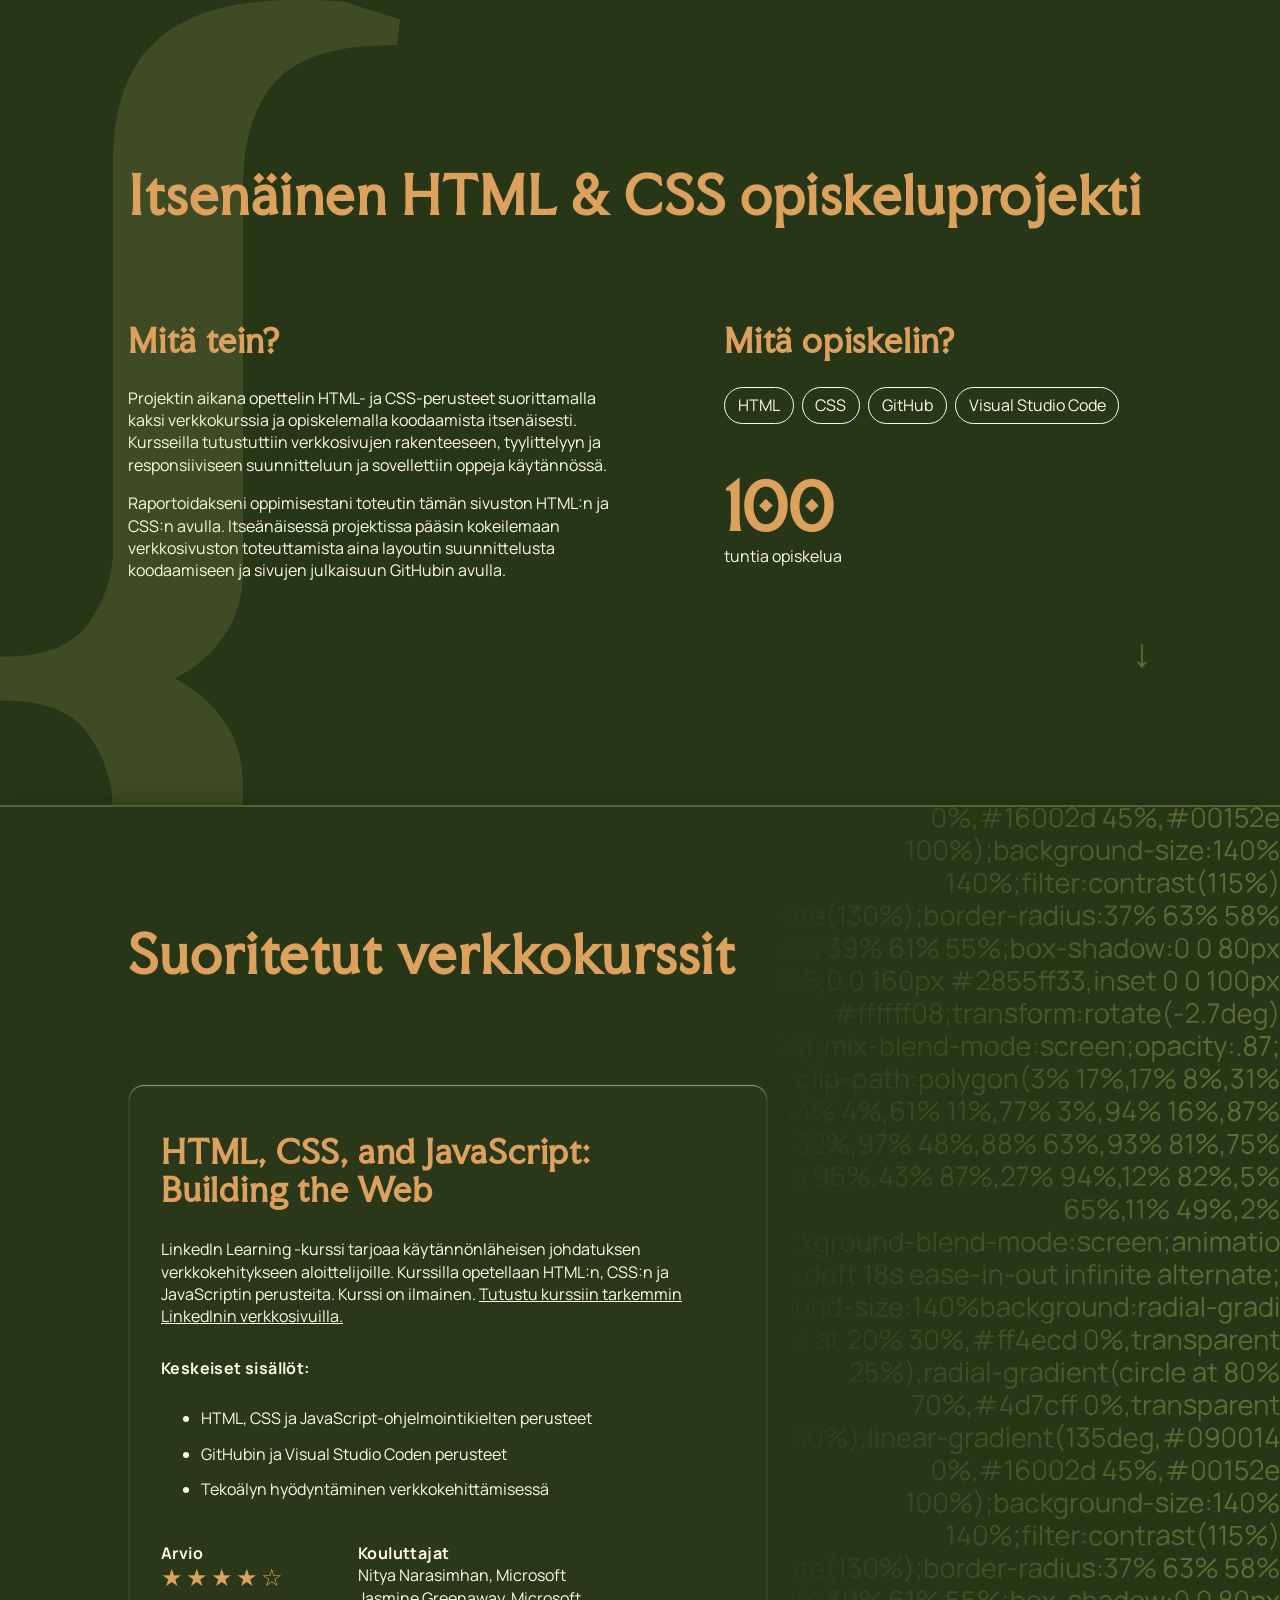
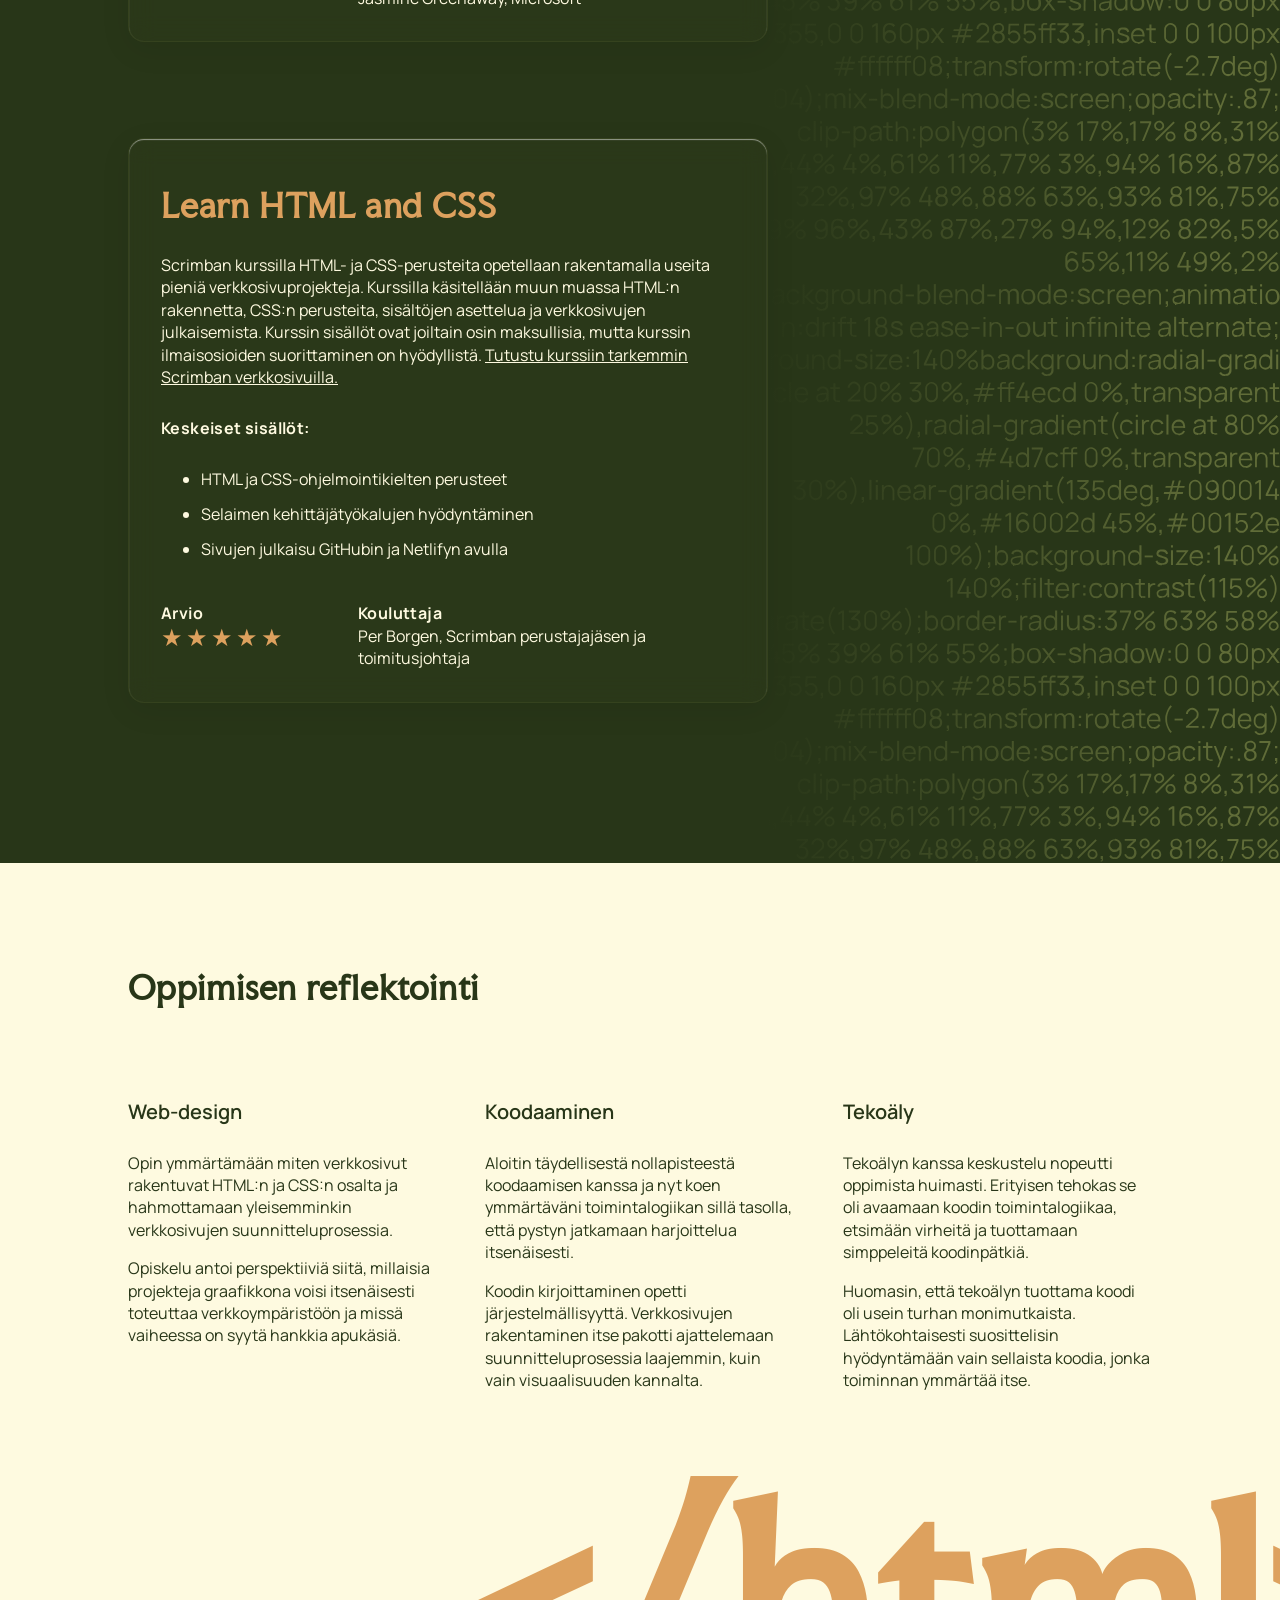
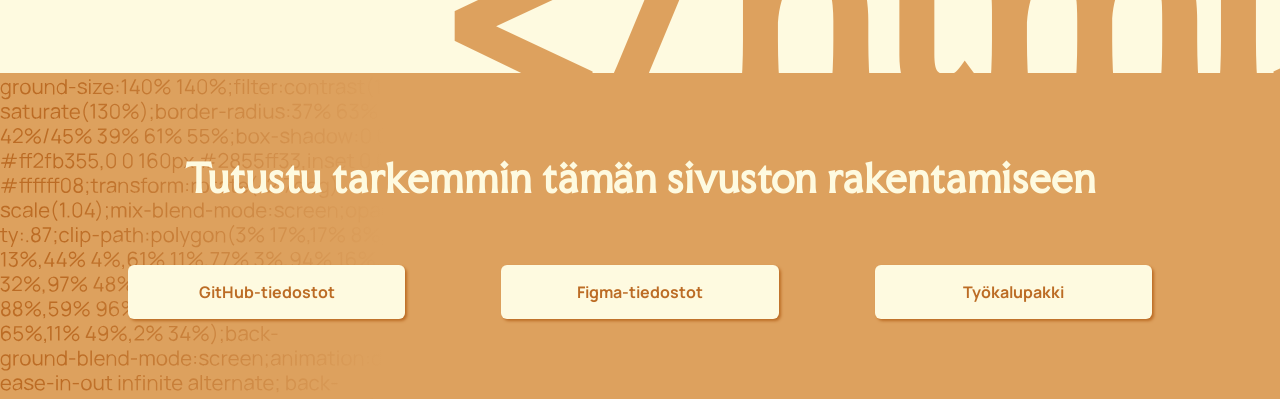
==== commit 0e130be0: "Paranneltu responsiivisuutta" ====
--- a/index.html
+++ b/index.html
@@ -32,8 +32,8 @@
                     koodaamista itsenäisesti. Kursseilla tutustuttiin verkkosivujen rakenteeseen,
                     tyylittelyyn ja responsiiviseen suunnitteluun ja sovellettiin oppeja käytännössä.</p>
                 <p>Raportoidakseni oppimisestani toteutin tämän sivuston HTML:n ja CSS:n avulla. Itseänäisessä
-                    projektissa pääsin kokeilemaan verkkosivuston toteuttamista aina layoutin suunnittelusta koodaamiseen ja sivujen
-                    julkaisuun GitHubin avulla.</p>
+                    projektissa pääsin kokeilemaan verkkosivuston toteuttamista aina layoutin suunnittelusta
+                    koodaamiseen ja sivujen julkaisuun GitHubin avulla.</p>
             </div>
 
             <div class="study-content">
@@ -64,10 +64,8 @@
         <section class="course-card">
             <h2>HTML, CSS, and JavaScript: <br>Building the Web</h2>
             <p>LinkedIn Learning -kurssi tarjoaa käytännönläheisen johdatuksen verkkokehitykseen
-                aloittelijoille.
-                Kurssilla
-                opetellaan HTML:n, CSS:n ja JavaScriptin perusteita. Kurssi on ilmainen. <span><a
-                        href="https://www.linkedin.com/learning/html-css-and-javascript-building-the-web"
+                aloittelijoille. Kurssilla opetellaan HTML:n, CSS:n ja JavaScriptin perusteita. Kurssi on ilmainen.
+                <span><a href="https://www.linkedin.com/learning/html-css-and-javascript-building-the-web"
                         target="_blank">Tutustu kurssiin tarkemmin LinkedInin verkkosivuilla.</a></span></p>
             <strong>Keskeiset sisällöt:</strong>
             <ul>
@@ -81,7 +79,7 @@
                     <span class="stars" aria-hidden="true">★★★★☆</span>
                     <span class="visually-hidden">Arvosana: 4 tähteä viidestä.</span>
                 </div>
-                    <div>
+                <div>
                     <p><strong>Kouluttajat</strong><br>
                         Nitya Narasimhan, Microsoft<br>
                         Jasmine Greenaway, Microsoft</p>
@@ -93,7 +91,7 @@
             <h2>Learn HTML and CSS</h2>
             <p>Scrimban kurssilla HTML- ja CSS-perusteita opetellaan rakentamalla useita pieniä
                 verkkosivuprojekteja.
-                Kurssilla käsitellään muun muassa HTML:n rakennetta, CSS:n perusteita, Flexboxia ja
+                Kurssilla käsitellään muun muassa HTML:n rakennetta, CSS:n perusteita, sisältöjen asettelua ja
                 verkkosivujen
                 julkaisemista. Kurssin sisällöt ovat joiltain osin maksullisia, mutta kurssin ilmaisosioiden
                 suorittaminen on hyödyllistä. <span><a href="https://scrimba.com/learn-html-and-css-c0p"
@@ -112,7 +110,7 @@
                 </div>
                 <div>
                     <p><strong>Kouluttaja</strong><br>
-                        Per Borgen, Co-founder and the CEO of Scrimba</p>
+                        Per Borgen, Scrimban perustajajäsen ja toimitusjohtaja</p>
                 </div>
             </div>
         </section>
--- a/style.css
+++ b/style.css
@@ -22,6 +22,10 @@
 
 }
 
+li {
+  margin-bottom: 0.8rem;
+}
+
 h1 {
   font-family: "Faculty Glyphic", sans-serif;
   font-size: clamp(2rem, 4vw, 3.5rem);
@@ -38,14 +42,22 @@
 
 h3 {
   font-family: "Faculty Glyphic", sans-serif;
-  font-size: clamp(20px, 2.5vw, 24px);
+  font-size: clamp(22px, 2.5vw, 24px);
   letter-spacing: 0.8px;
 }
 
 h4 {
   font-family: "Manrope", sans-serif;
   font-size: clamp(18px, 2vw, 20px);
-  font-weight: 300;
+  font-weight: 600;
+}
+
+h5 {
+  font-family: "Manrope", sans-serif;
+  font-size: clamp(18px, 2vw, 20px);
+  font-weight: 400;
+  letter-spacing: 0.8px;
+  line-height: 1.6;
 }
 
 strong {
@@ -58,7 +70,6 @@
 /* #region header */
 
 .container-header {
-  min-height: 100vh;
   padding: 10% 10%;
   display: flex;
   flex-direction: column;
@@ -76,12 +87,6 @@
   display: flex;
   flex-direction: row;
   column-gap: 6rem;
-}
-
-@media (max-width: 767px) {
-  .header-columns {
-  flex-direction: column;
-  }
 }
 
 .tag-list {
@@ -121,6 +126,7 @@
   font-size: 2.5rem;
   color: #606C38;
 }
+
 .container-header h1,
 .container-header h2,
 .container-header h3 {
@@ -198,6 +204,23 @@
   margin: 0;
 }
 
+
+@media (max-width: 767px) {
+  .container-header {
+    padding: 10% 7.5% 20%;
+    gap: 2rem;
+  }
+
+  .header-columns {
+  flex-direction: column;
+  }
+
+   .scroll-hint{
+    display: none;
+  }
+}
+
+
 /* #endregion */
 
 /* #region main */
@@ -217,6 +240,17 @@
   background-size: auto 120%;
 
   box-shadow: 0 -8px 20px #00000025;
+}
+
+.container-main h1,
+.container-main .course-card {
+  position: relative;
+  z-index: 1;
+}
+
+.container-main h1 {
+  color: #DDA15E;
+  margin-bottom: 0;
 }
 
 .code-fade-green {
@@ -229,17 +263,6 @@
   pointer-events: none;
 }
 
-.container-main h1,
-.container-main .course-card {
-  position: relative;
-  z-index: 1;
-}
-
-.container-main h1 {
-  color: #DDA15E;
-  margin-bottom: 0;
-}
-
 .course-card {
   display: flex;
   flex-direction: column;
@@ -283,12 +306,6 @@
   gap: 8vh;
 }
 
-@media (max-width:767px) {
-  .two-columns{
-  flex-direction: column;
-  }
-}
-
 .two-columns p {
   margin: 0;
 }
@@ -323,6 +340,27 @@
   color: #BC6C25;
   text-decoration: underline;
 }
+
+@media (max-width: 767px) {
+  .container-main {
+    padding: 5rem 7.5% 5rem;
+    gap: 3rem;
+  }
+  
+   .container-main h1 {
+   margin-bottom: 0;
+  }
+
+  .course-card {
+    padding:1.5rem;
+  }
+
+  .two-columns{
+  flex-direction: column;
+  gap: 1.5rem;
+  }
+}
+
 
 /* #endregion */
 
@@ -368,12 +406,6 @@
   z-index: 1;
 }
 
-@media (max-width: 767px) {
-  .section-reflection::before {
-    display: none;
-  }
-}
-
 .three-columns {
   display: grid;
   grid-template-columns: repeat(3, 1fr);
@@ -381,15 +413,21 @@
   margin-top: 4rem;
 }
 
-@media (max-width:767px) {
+@media (max-width: 767px) {
+
+  .section-reflection {
+    padding: 5rem 7.5% 5rem;
+  }
+
+  .section-reflection::before {
+    display: none;
+  }
+
   .three-columns {
   grid-template-columns: 1fr;
   gap: 1rem;
-  }
-}
-
-.section-reflection h4 {
-  color: #283618;
+  margin-top: 2rem;
+  }
 }
 
 /* #endregion */
@@ -441,13 +479,6 @@
   display: flex;
   justify-content: center;
   gap: 6rem;
-}
-
-@media (max-width:767px){
-  .container-buttons {
-  flex-direction: column;
-  gap: 2rem;
-  }
 }
 
 .container-buttons a {
@@ -500,6 +531,20 @@
   box-shadow: 0.5px 0.5px 3px #BC6C25;
 }
 
+@media (max-width:767px){
+  
+  .footer{
+    padding: 5rem 7.5%;
+  }
+
+  .container-buttons {
+  flex-direction: column;
+  gap: 2rem;
+  min-width: none;width: 60vw;
+  margin: 0 auto;
+  }
+}
+
 /* #endregion */
 
 /* #endregion */
@@ -520,6 +565,7 @@
 }
 
 .body-subpage h4,
+.body-subpage h5,
 .body-subpage p,
 .body-subpage strong {
   color: #FEFAE0;
@@ -550,24 +596,12 @@
   padding: 3rem 10%;
 }
 
-@media (max-width:767px) {
-  .layout-header-subpage {
-    flex-direction: column;
-    gap: 1rem;
-  }
-}
-
 .header-subpage-content {
   display: flex;
   flex-direction: column;
   width: 60%;
 }
 
-@media (max-width:767px) {
-  .header-subpage-content {
-  width: 100%;  
-  }
-}
 .layout-header-subpage a {
   font-family: "Manrope";
   font-weight: 500;
@@ -601,6 +635,25 @@
   transform: translateY(0);
 }
 
+@media (max-width:767px) {
+
+  .layout-header-subpage {
+    flex-direction: column;
+    gap: 1rem;
+    padding: 3rem 7.5% 5rem;
+  }
+
+  .header-subpage-content {
+    width: 100%;  
+  }
+
+  .header-subpage-content h1 {
+    margin-bottom: 0;
+  }
+
+}
+
+
 /* #endregion */
 
 /* #region useful links */
@@ -610,20 +663,14 @@
   flex-direction: column;
   gap: 2rem;
   min-height: 20vh;
-  padding: 3rem 10%;
+  padding: 4rem 10% 6rem;
+  box-shadow: 0 -8px 20px #00000025;
 }
 
 .container-links-subpage {
   display: flex;
   flex-direction: row;
   gap: 4rem;
-}
-
-@media (max-width:767px) {
-  .container-links-subpage {
-    flex-direction: column;
-    gap: 2rem;
-  }
 }
 
 .link-card {
@@ -676,45 +723,43 @@
   margin: 0;
 }
 
+@media (max-width:767px) {
+
+  .links-subpage{
+    padding: 3rem 7.5% 5rem;
+  }
+
+  .container-links-subpage {
+    flex-direction: column;
+    gap: 2rem;
+  }
+}
+
 /* #endregion */
 
 /* #region main */
 
 .main-subpage {
   margin-bottom: 5vw;
+  padding: 3rem 10%;
+
 }
 
 .container-table-section {
   display: flex;
   flex-direction: column;
   gap: 4rem;
-  padding: 3rem 10%;
+  margin-bottom: 4rem;
 }
 
 .container-table-section h2 {
-  margin-bottom: 0rem;
+  margin-bottom: -1rem;
 }
 
 .container-table-plus-aside {
   display: flex;
   flex-direction: row;
   gap: 4rem;
-}
-
-@media (max-width:767px) {
-
-  .container-table-plus-aside {
-      flex-direction: column;
-
-      aside{
-        order:1;
-      }
-
-      table {
-        order:2;
-      }
-  }
-
 }
 
 aside {
@@ -810,18 +855,47 @@
   z-index: 0;
 }
 
-@media (max-width:767px) {
+.container-table-section * {
+  position: relative;
+  z-index: 1;
+}
+
+@media (max-width: 767px) {
+
+  .main-subpage {
+    margin-bottom:0;
+    padding: 5rem 7.5%;
+  }
+
+  .main-subpage h2 {
+    margin-top: 0rem;
+    margin-bottom: 0rem;
+  }
+
+  .container-table-section {
+    gap:3rem; 
+  }
+
+  .container-table-plus-aside {
+    flex-direction: column;
+    gap: 1.5rem;
+  }
+
+  .container-table-plus-aside aside {
+    order: 1;
+    max-width: 60ch;
+  }
+
+  .container-table-plus-aside table {
+    order: 2;
+  }
+
   .id-decoration::before,
   .type-decoration::before {
     display: none;
   }
 }
 
-.container-table-section * {
-  position: relative;
-  z-index: 1;
-}
-
 /* #endregion */
 
 /* #endregion */
